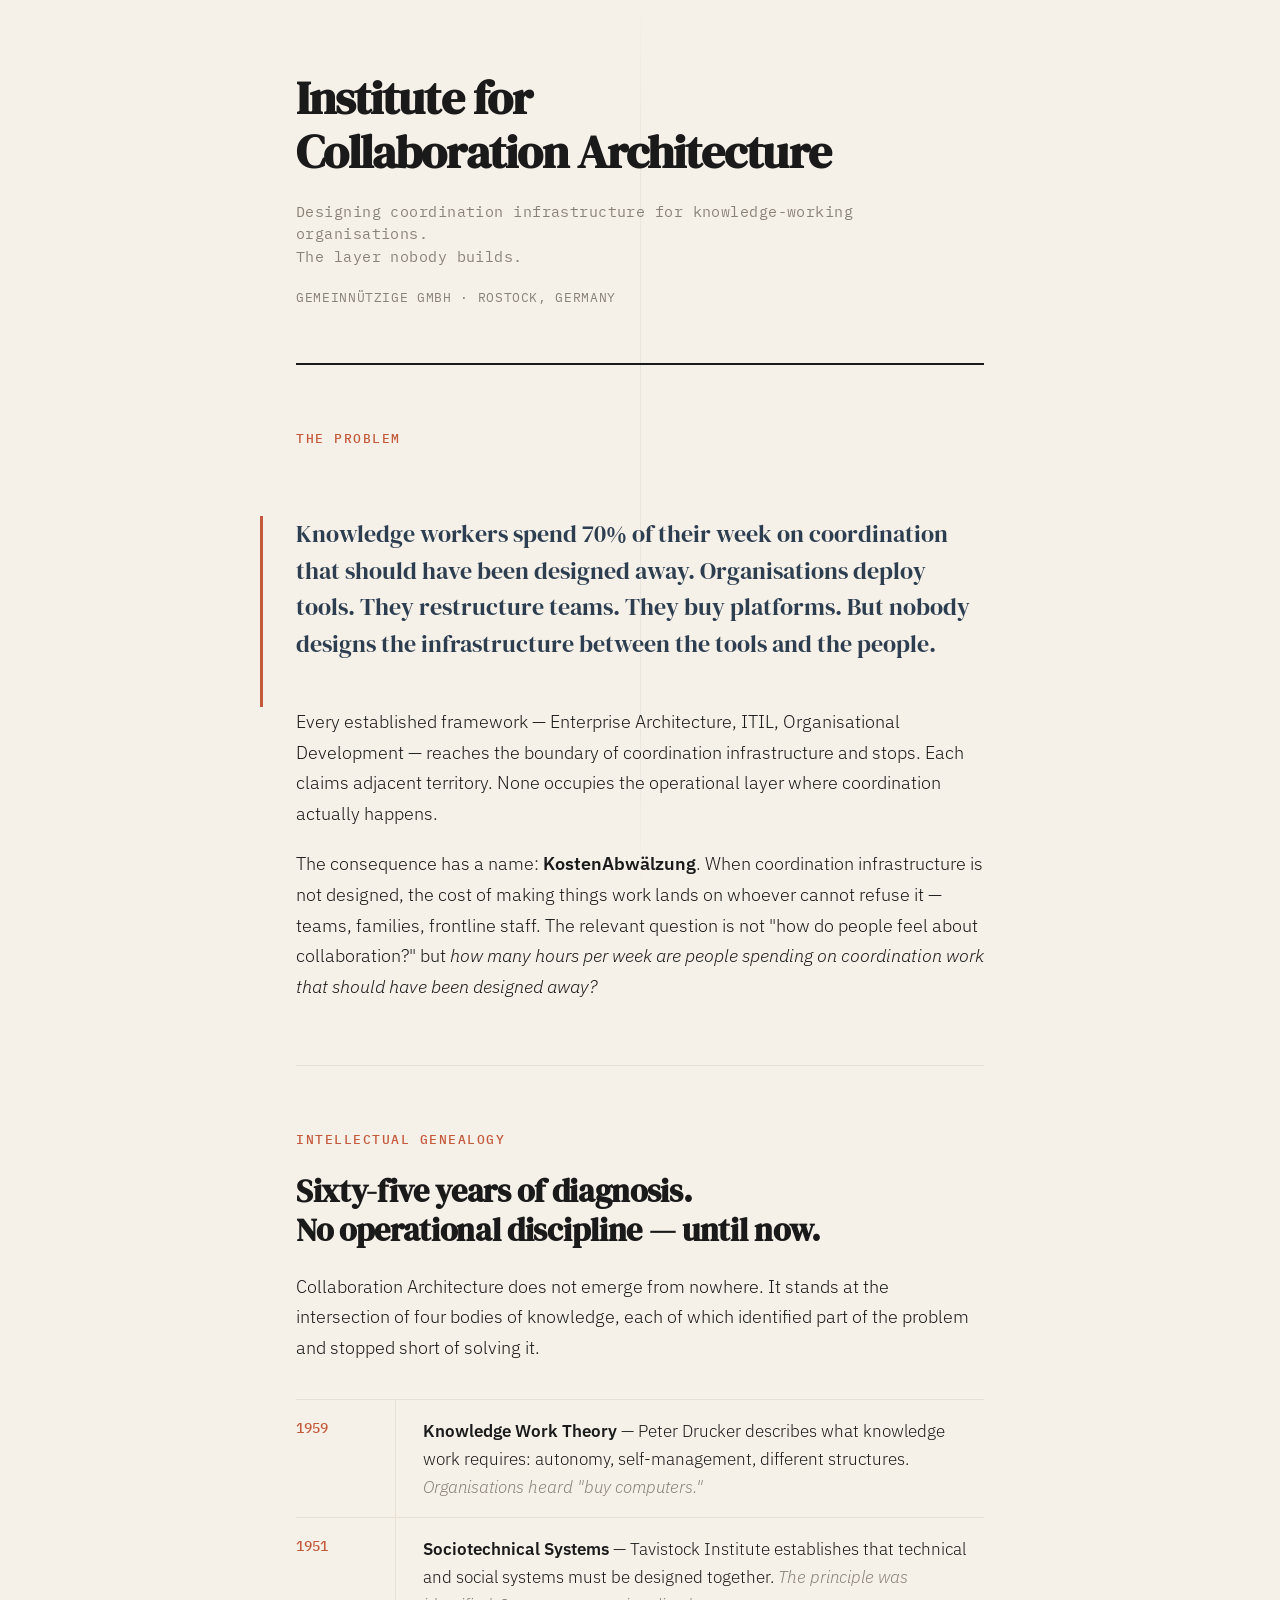
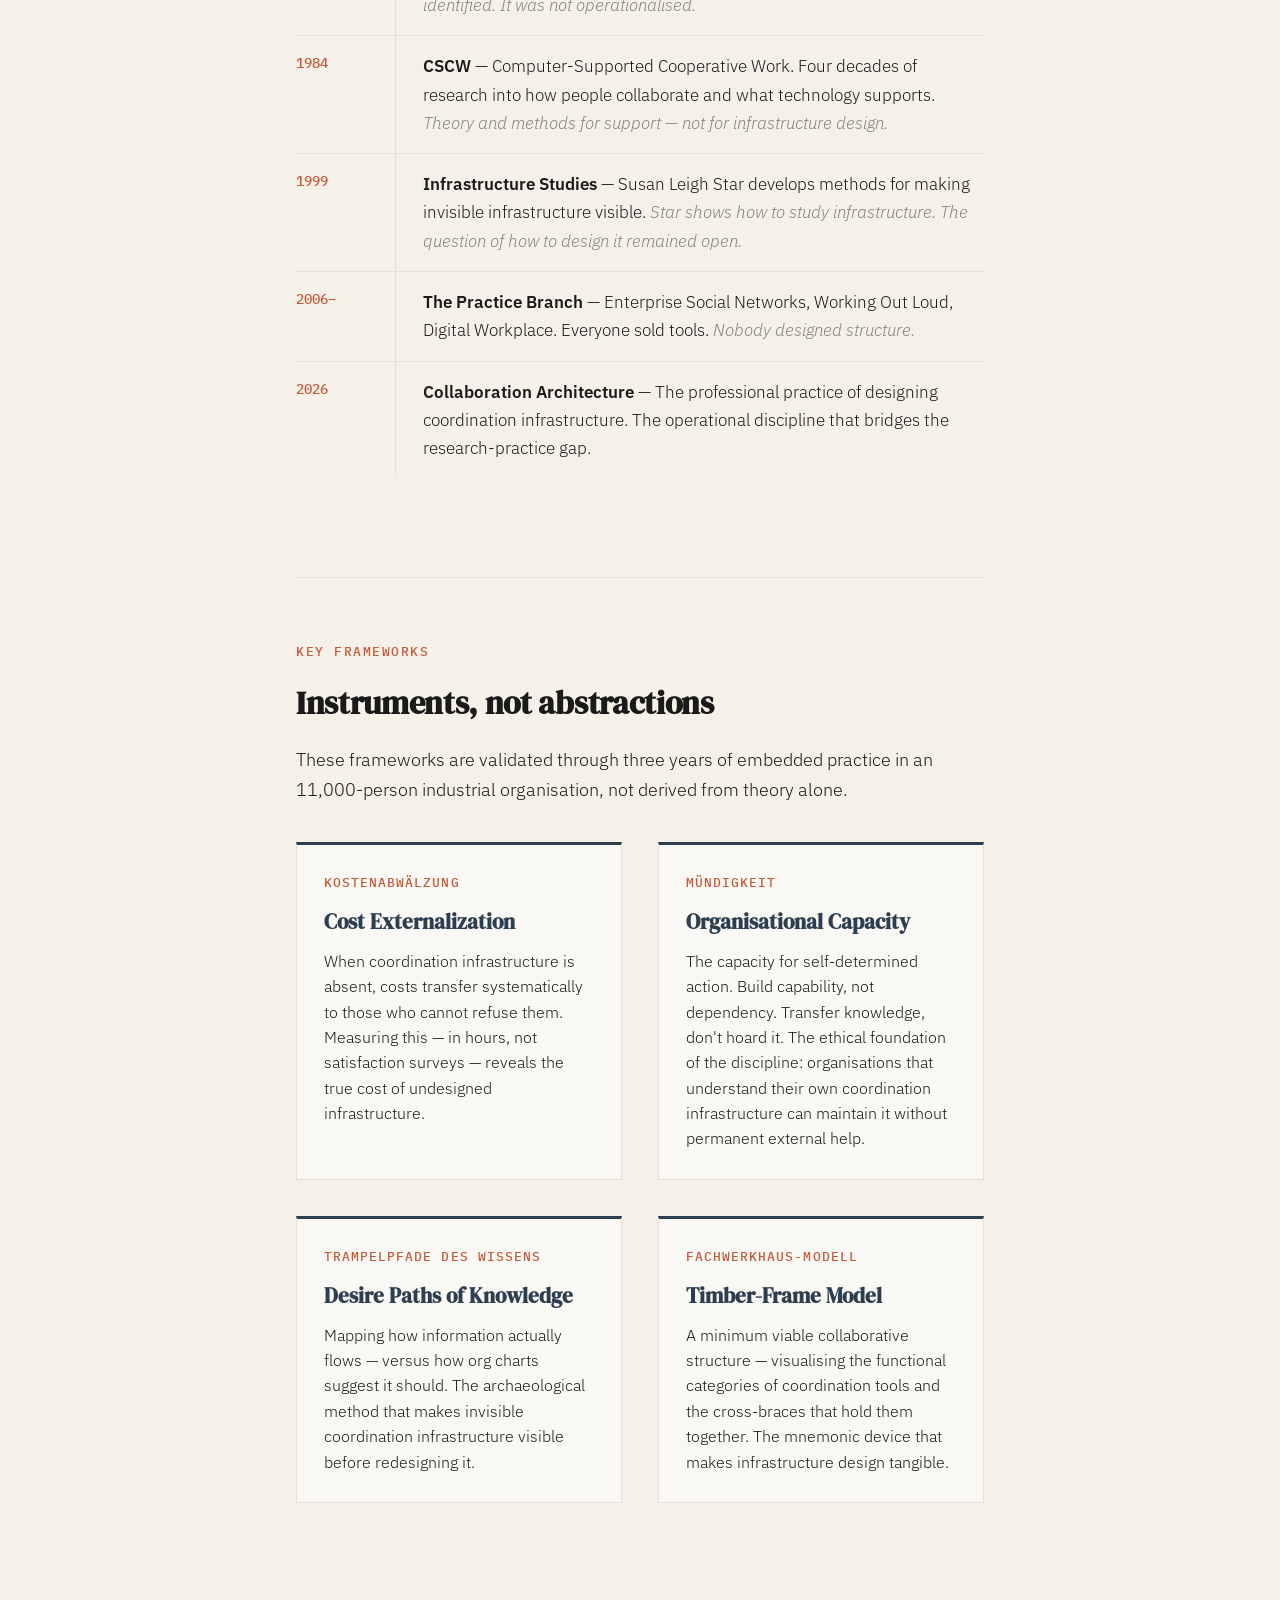
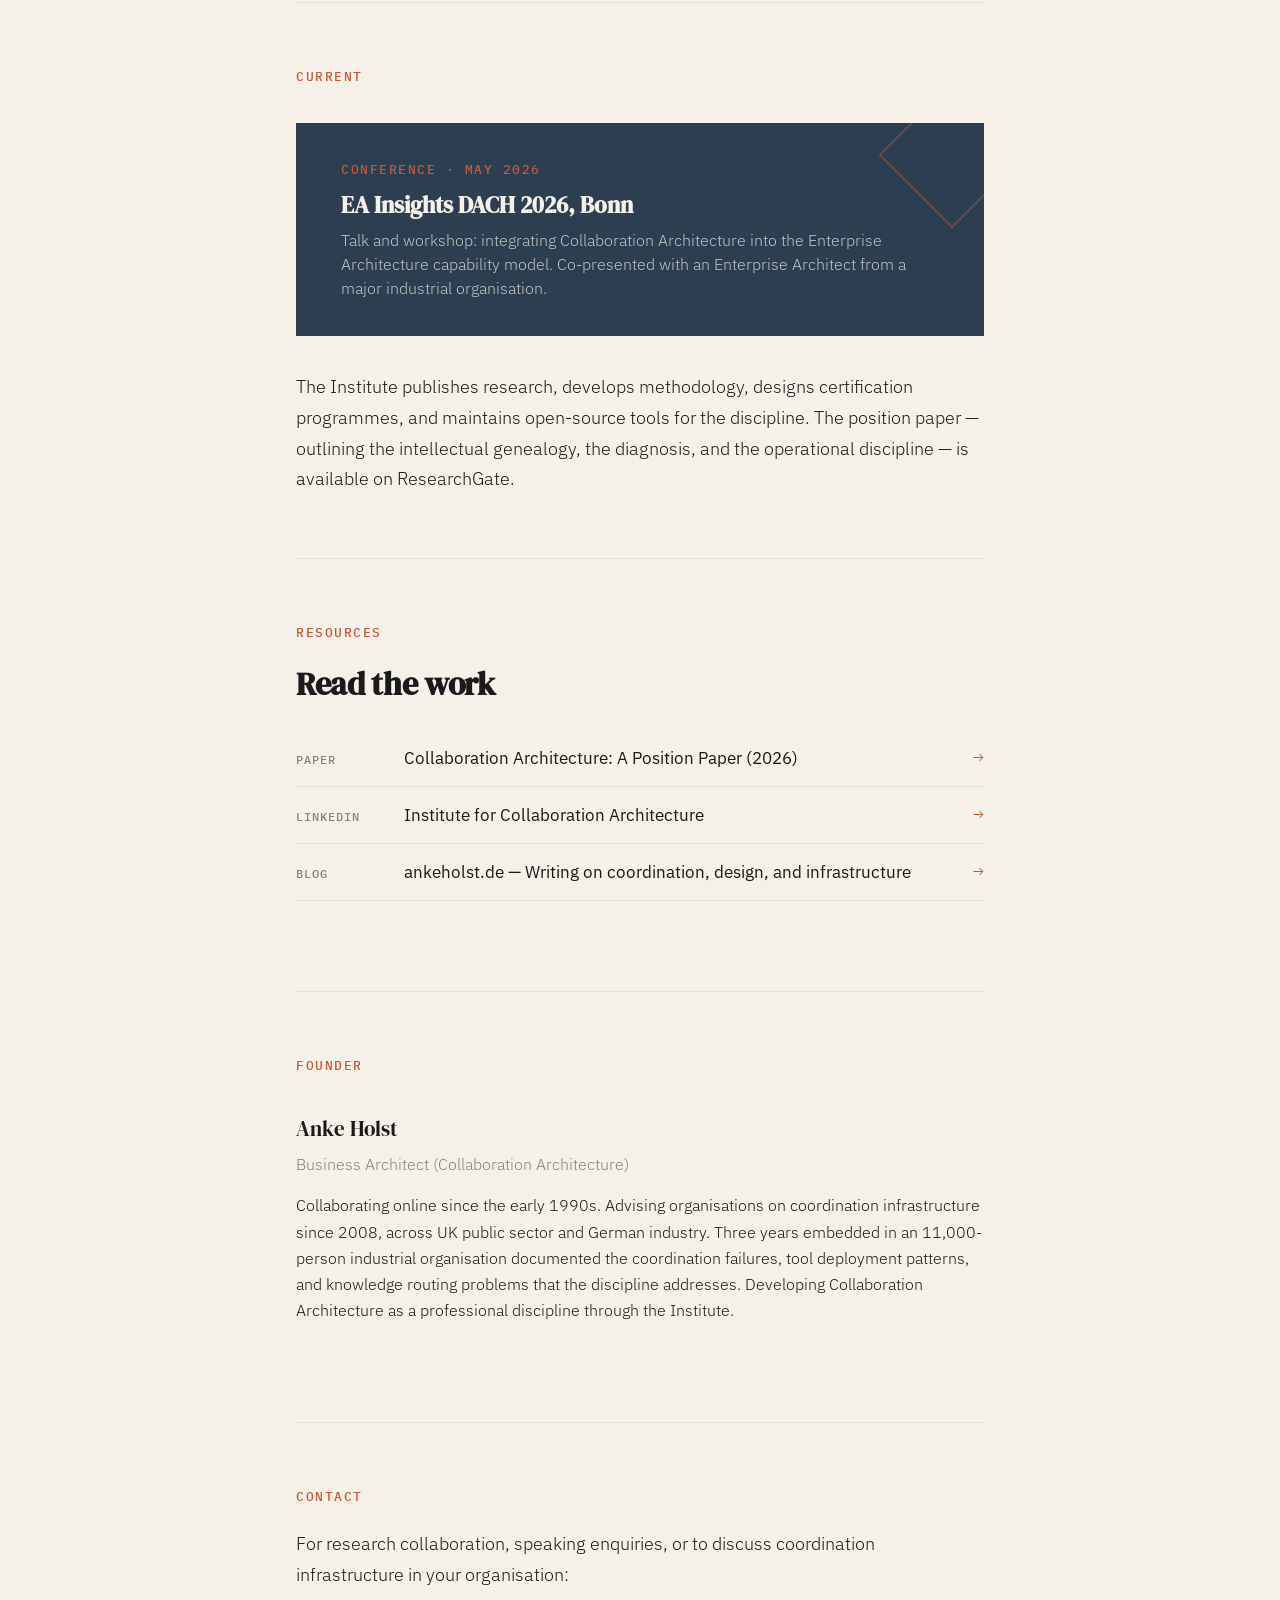
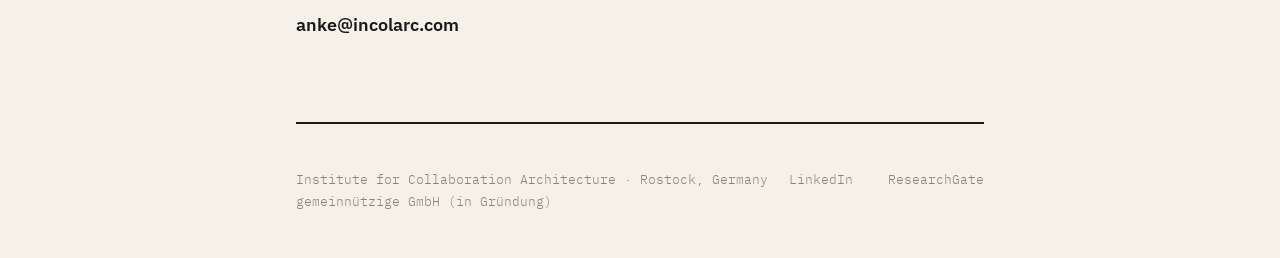
==== index.html @ 478768fa "Create index.html" ====
<!DOCTYPE html>
<html lang="en">
<head>
    <meta charset="UTF-8">
    <meta name="viewport" content="width=device-width, initial-scale=1.0">
    <title>Institute for Collaboration Architecture</title>
    <meta name="description" content="Designing coordination infrastructure for knowledge-working organisations. The layer nobody builds.">
    <meta property="og:title" content="Institute for Collaboration Architecture">
    <meta property="og:description" content="Designing coordination infrastructure for knowledge-working organisations. The layer nobody builds.">
    <meta property="og:type" content="website">
    <meta property="og:url" content="https://incolarc.com">
    <link rel="canonical" href="https://incolarc.com">
    <link rel="preconnect" href="https://fonts.googleapis.com">
    <link rel="preconnect" href="https://fonts.gstatic.com" crossorigin>
    <link href="https://fonts.googleapis.com/css2?family=DM+Serif+Display:ital@0;1&family=IBM+Plex+Sans:wght@300;400;500;600&family=IBM+Plex+Mono:wght@400;500&display=swap" rel="stylesheet">
    <style>
        :root {
            --ink: #1a1a1a;
            --paper: #f5f0e8;
            --warm-grey: #e8e0d4;
            --mid-grey: #8a8279;
            --accent: #c45a3c;
            --accent-dark: #a04530;
            --structure: #2c3e50;
            --structure-light: #3d5a73;
            --serif: 'DM Serif Display', Georgia, serif;
            --sans: 'IBM Plex Sans', -apple-system, sans-serif;
            --mono: 'IBM Plex Mono', monospace;
        }

        * {
            margin: 0;
            padding: 0;
            box-sizing: border-box;
        }

        html {
            font-size: 18px;
            scroll-behavior: smooth;
        }

        body {
            font-family: var(--sans);
            background: var(--paper);
            color: var(--ink);
            line-height: 1.7;
            font-weight: 300;
            -webkit-font-smoothing: antialiased;
        }

        /* --- STRUCTURAL GRID LINES (background motif) --- */
        body::before {
            content: '';
            position: fixed;
            top: 0;
            left: 50%;
            width: 1px;
            height: 100vh;
            background: linear-gradient(to bottom, transparent, rgba(44,62,80,0.06) 20%, rgba(44,62,80,0.06) 80%, transparent);
            z-index: 0;
            pointer-events: none;
        }

        /* --- LAYOUT --- */
        .container {
            max-width: 760px;
            margin: 0 auto;
            padding: 0 2rem;
            position: relative;
            z-index: 1;
        }

        .wide-container {
            max-width: 960px;
            margin: 0 auto;
            padding: 0 2rem;
            position: relative;
            z-index: 1;
        }

        /* --- HEADER / HERO --- */
        header {
            padding: 4rem 0 3rem;
            border-bottom: 2px solid var(--ink);
        }

        .institute-name {
            font-family: var(--serif);
            font-size: 2.6rem;
            line-height: 1.15;
            letter-spacing: -0.02em;
            color: var(--ink);
            margin-bottom: 0.3rem;
        }

        .institute-name span {
            display: block;
        }

        .tagline {
            font-family: var(--mono);
            font-size: 0.82rem;
            font-weight: 400;
            color: var(--mid-grey);
            letter-spacing: 0.03em;
            margin-top: 1.2rem;
            line-height: 1.5;
        }

        .legal-form {
            font-family: var(--mono);
            font-size: 0.72rem;
            font-weight: 400;
            color: var(--mid-grey);
            letter-spacing: 0.05em;
            text-transform: uppercase;
            margin-top: 0.6rem;
        }

        /* --- SECTIONS --- */
        section {
            padding: 3.5rem 0;
        }

        section + section {
            border-top: 1px solid var(--warm-grey);
        }

        .section-label {
            font-family: var(--mono);
            font-size: 0.7rem;
            font-weight: 500;
            text-transform: uppercase;
            letter-spacing: 0.12em;
            color: var(--accent);
            margin-bottom: 1.2rem;
        }

        h2 {
            font-family: var(--serif);
            font-size: 1.8rem;
            line-height: 1.2;
            letter-spacing: -0.01em;
            margin-bottom: 1.2rem;
            color: var(--ink);
        }

        p {
            margin-bottom: 1.1rem;
            color: var(--ink);
        }

        p:last-child {
            margin-bottom: 0;
        }

        strong {
            font-weight: 600;
        }

        /* --- THE PROBLEM STATEMENT --- */
        .problem-statement {
            font-family: var(--serif);
            font-size: 1.35rem;
            line-height: 1.5;
            color: var(--structure);
            padding: 2.5rem 0;
            position: relative;
        }

        .problem-statement::before {
            content: '';
            position: absolute;
            left: -2rem;
            top: 2.5rem;
            bottom: 0;
            width: 3px;
            background: var(--accent);
        }

        /* --- GENEALOGY TIMELINE --- */
        .genealogy {
            display: grid;
            grid-template-columns: 5.5rem 1fr;
            gap: 0;
            margin: 2rem 0;
        }

        .genealogy-entry {
            display: contents;
        }

        .genealogy-year {
            font-family: var(--mono);
            font-size: 0.78rem;
            font-weight: 500;
            color: var(--accent);
            padding: 0.9rem 0;
            border-top: 1px solid var(--warm-grey);
        }

        .genealogy-text {
            padding: 0.9rem 0 0.9rem 1.5rem;
            border-top: 1px solid var(--warm-grey);
            border-left: 1px solid var(--warm-grey);
            font-size: 0.92rem;
        }

        .genealogy-text em {
            font-style: italic;
            color: var(--mid-grey);
        }

        /* --- FRAMEWORKS --- */
        .framework-grid {
            display: grid;
            grid-template-columns: 1fr 1fr;
            gap: 2rem;
            margin: 2rem 0;
        }

        .framework-card {
            padding: 1.5rem;
            background: rgba(255,255,255,0.5);
            border: 1px solid var(--warm-grey);
            border-top: 3px solid var(--structure);
        }

        .framework-card h3 {
            font-family: var(--serif);
            font-size: 1.15rem;
            margin-bottom: 0.5rem;
            color: var(--structure);
        }

        .framework-card .german-term {
            font-family: var(--mono);
            font-size: 0.72rem;
            font-weight: 500;
            color: var(--accent);
            text-transform: uppercase;
            letter-spacing: 0.08em;
            margin-bottom: 0.6rem;
            display: block;
        }

        .framework-card p {
            font-size: 0.88rem;
            line-height: 1.6;
        }

        /* --- EA DACH BANNER --- */
        .conference-banner {
            background: var(--structure);
            color: var(--paper);
            padding: 2rem 2.5rem;
            margin: 2rem 0;
            position: relative;
            overflow: hidden;
        }

        .conference-banner::after {
            content: '';
            position: absolute;
            right: -20px;
            top: -20px;
            width: 100px;
            height: 100px;
            border: 2px solid rgba(196,90,60,0.4);
            transform: rotate(45deg);
        }

        .conference-banner .event-label {
            font-family: var(--mono);
            font-size: 0.7rem;
            font-weight: 500;
            text-transform: uppercase;
            letter-spacing: 0.12em;
            color: var(--accent);
            margin-bottom: 0.5rem;
        }

        .conference-banner h3 {
            font-family: var(--serif);
            font-size: 1.3rem;
            line-height: 1.3;
            margin-bottom: 0.5rem;
        }

        .conference-banner p {
            font-size: 0.88rem;
            color: rgba(245,240,232,0.75);
            line-height: 1.5;
        }

        /* --- LINKS / RESOURCES --- */
        .resource-list {
            margin: 1.5rem 0;
        }

        .resource-item {
            display: flex;
            align-items: baseline;
            gap: 1rem;
            padding: 0.7rem 0;
            border-bottom: 1px solid var(--warm-grey);
            text-decoration: none;
            color: var(--ink);
            transition: color 0.2s;
        }

        .resource-item:hover {
            color: var(--accent);
        }

        .resource-item:hover .resource-arrow {
            transform: translateX(3px);
        }

        .resource-type {
            font-family: var(--mono);
            font-size: 0.68rem;
            font-weight: 500;
            text-transform: uppercase;
            letter-spacing: 0.08em;
            color: var(--mid-grey);
            flex-shrink: 0;
            width: 5rem;
        }

        .resource-title {
            font-size: 0.95rem;
            font-weight: 400;
            flex-grow: 1;
        }

        .resource-arrow {
            font-family: var(--mono);
            color: var(--accent);
            flex-shrink: 0;
            transition: transform 0.2s;
        }

        /* --- CONTACT / FOOTER --- */
        .founder-block {
            margin: 2rem 0;
        }

        .founder-name {
            font-family: var(--serif);
            font-size: 1.15rem;
            margin-bottom: 0.2rem;
        }

        .founder-role {
            font-size: 0.88rem;
            color: var(--mid-grey);
            margin-bottom: 0.8rem;
        }

        .founder-bio {
            font-size: 0.88rem;
            line-height: 1.65;
        }

        footer {
            padding: 2.5rem 0;
            border-top: 2px solid var(--ink);
            margin-top: 1rem;
        }

        .footer-content {
            display: flex;
            justify-content: space-between;
            align-items: baseline;
            flex-wrap: wrap;
            gap: 1rem;
        }

        .footer-left {
            font-family: var(--mono);
            font-size: 0.72rem;
            color: var(--mid-grey);
        }

        .footer-right {
            font-family: var(--mono);
            font-size: 0.72rem;
        }

        .footer-right a {
            color: var(--mid-grey);
            text-decoration: none;
            transition: color 0.2s;
        }

        .footer-right a:hover {
            color: var(--accent);
        }

        .footer-right a + a {
            margin-left: 1.5rem;
        }

        /* --- RESPONSIVE --- */
        @media (max-width: 640px) {
            html { font-size: 16px; }

            .institute-name { font-size: 2rem; }

            .problem-statement {
                font-size: 1.15rem;
                padding-left: 1.5rem;
            }

            .problem-statement::before {
                left: 0;
            }

            .framework-grid {
                grid-template-columns: 1fr;
                gap: 1.2rem;
            }

            .genealogy {
                grid-template-columns: 4.5rem 1fr;
            }

            .footer-content {
                flex-direction: column;
            }

            .conference-banner {
                padding: 1.5rem;
            }
        }

        /* --- SUBTLE ANIMATION --- */
        @media (prefers-reduced-motion: no-preference) {
            section {
                animation: fadeUp 0.5s ease-out both;
            }

            @keyframes fadeUp {
                from {
                    opacity: 0;
                    transform: translateY(12px);
                }
                to {
                    opacity: 1;
                    transform: translateY(0);
                }
            }
        }
    </style>
</head>
<body>

<div class="container">

    <!-- HEADER -->
    <header>
        <h1 class="institute-name">
            <span>Institute for</span>
            <span>Collaboration Architecture</span>
        </h1>
        <p class="tagline">Designing coordination infrastructure for knowledge-working organisations.<br>The layer nobody builds.</p>
        <p class="legal-form">gemeinnützige GmbH · Rostock, Germany</p>
    </header>

    <!-- THE PROBLEM -->
    <section>
        <div class="section-label">The Problem</div>
        <div class="problem-statement">
            Knowledge workers spend 70% of their week on coordination that should have been designed away. Organisations deploy tools. They restructure teams. They buy platforms. But nobody designs the infrastructure between the tools and the people.
        </div>
        <p>Every established framework — Enterprise Architecture, ITIL, Organisational Development — reaches the boundary of coordination infrastructure and stops. Each claims adjacent territory. None occupies the operational layer where coordination actually happens.</p>
        <p>The consequence has a name: <strong>KostenAbwälzung</strong>. When coordination infrastructure is not designed, the cost of making things work lands on whoever cannot refuse it — teams, families, frontline staff. The relevant question is not "how do people feel about collaboration?" but <em>how many hours per week are people spending on coordination work that should have been designed away?</em></p>
    </section>

    <!-- INTELLECTUAL GENEALOGY -->
    <section>
        <div class="section-label">Intellectual Genealogy</div>
        <h2>Sixty-five years of diagnosis.<br>No operational discipline — until now.</h2>
        <p>Collaboration Architecture does not emerge from nowhere. It stands at the intersection of four bodies of knowledge, each of which identified part of the problem and stopped short of solving it.</p>

        <div class="genealogy">
            <div class="genealogy-entry">
                <div class="genealogy-year">1959</div>
                <div class="genealogy-text"><strong>Knowledge Work Theory</strong> — Peter Drucker describes what knowledge work requires: autonomy, self-management, different structures. <em>Organisations heard "buy computers."</em></div>
            </div>
            <div class="genealogy-entry">
                <div class="genealogy-year">1951</div>
                <div class="genealogy-text"><strong>Sociotechnical Systems</strong> — Tavistock Institute establishes that technical and social systems must be designed together. <em>The principle was identified. It was not operationalised.</em></div>
            </div>
            <div class="genealogy-entry">
                <div class="genealogy-year">1984</div>
                <div class="genealogy-text"><strong>CSCW</strong> — Computer-Supported Cooperative Work. Four decades of research into how people collaborate and what technology supports. <em>Theory and methods for support — not for infrastructure design.</em></div>
            </div>
            <div class="genealogy-entry">
                <div class="genealogy-year">1999</div>
                <div class="genealogy-text"><strong>Infrastructure Studies</strong> — Susan Leigh Star develops methods for making invisible infrastructure visible. <em>Star shows how to study infrastructure. The question of how to design it remained open.</em></div>
            </div>
            <div class="genealogy-entry">
                <div class="genealogy-year">2006–</div>
                <div class="genealogy-text"><strong>The Practice Branch</strong> — Enterprise Social Networks, Working Out Loud, Digital Workplace. Everyone sold tools. <em>Nobody designed structure.</em></div>
            </div>
            <div class="genealogy-entry">
                <div class="genealogy-year">2026</div>
                <div class="genealogy-text"><strong>Collaboration Architecture</strong> — The professional practice of designing coordination infrastructure. The operational discipline that bridges the research-practice gap.</div>
            </div>
        </div>
    </section>

    <!-- KEY FRAMEWORKS -->
    <section>
        <div class="section-label">Key Frameworks</div>
        <h2>Instruments, not abstractions</h2>
        <p>These frameworks are validated through three years of embedded practice in an 11,000-person industrial organisation, not derived from theory alone.</p>

        <div class="framework-grid">
            <div class="framework-card">
                <span class="german-term">KostenAbwälzung</span>
                <h3>Cost Externalization</h3>
                <p>When coordination infrastructure is absent, costs transfer systematically to those who cannot refuse them. Measuring this — in hours, not satisfaction surveys — reveals the true cost of undesigned infrastructure.</p>
            </div>
            <div class="framework-card">
                <span class="german-term">Mündigkeit</span>
                <h3>Organisational Capacity</h3>
                <p>The capacity for self-determined action. Build capability, not dependency. Transfer knowledge, don't hoard it. The ethical foundation of the discipline: organisations that understand their own coordination infrastructure can maintain it without permanent external help.</p>
            </div>
            <div class="framework-card">
                <span class="german-term">Trampelpfade des Wissens</span>
                <h3>Desire Paths of Knowledge</h3>
                <p>Mapping how information actually flows — versus how org charts suggest it should. The archaeological method that makes invisible coordination infrastructure visible before redesigning it.</p>
            </div>
            <div class="framework-card">
                <span class="german-term">Fachwerkhaus-Modell</span>
                <h3>Timber-Frame Model</h3>
                <p>A minimum viable collaborative structure — visualising the functional categories of coordination tools and the cross-braces that hold them together. The mnemonic device that makes infrastructure design tangible.</p>
            </div>
        </div>
    </section>

    <!-- EA DACH -->
    <section>
        <div class="section-label">Current</div>
        <div class="conference-banner">
            <div class="event-label">Conference · May 2026</div>
            <h3>EA Insights DACH 2026, Bonn</h3>
            <p>Talk and workshop: integrating Collaboration Architecture into the Enterprise Architecture capability model. Co-presented with an Enterprise Architect from a major industrial organisation.</p>
        </div>
        <p>The Institute publishes research, develops methodology, designs certification programmes, and maintains open-source tools for the discipline. The position paper — outlining the intellectual genealogy, the diagnosis, and the operational discipline — is available on ResearchGate.</p>
    </section>

    <!-- RESOURCES -->
    <section>
        <div class="section-label">Resources</div>
        <h2>Read the work</h2>
        <div class="resource-list">
            <a class="resource-item" href="https://www.researchgate.net/publication/389542856_Collaboration_Architecture_A_Position_Paper" target="_blank" rel="noopener">
                <span class="resource-type">Paper</span>
                <span class="resource-title">Collaboration Architecture: A Position Paper (2026)</span>
                <span class="resource-arrow">→</span>
            </a>
            <a class="resource-item" href="https://www.linkedin.com/company/institute-for-collaboration-architecture" target="_blank" rel="noopener">
                <span class="resource-type">LinkedIn</span>
                <span class="resource-title">Institute for Collaboration Architecture</span>
                <span class="resource-arrow">→</span>
            </a>
            <a class="resource-item" href="https://ankeholst.de" target="_blank" rel="noopener">
                <span class="resource-type">Blog</span>
                <span class="resource-title">ankeholst.de — Writing on coordination, design, and infrastructure</span>
                <span class="resource-arrow">→</span>
            </a>
        </div>
    </section>

    <!-- FOUNDER -->
    <section>
        <div class="section-label">Founder</div>
        <div class="founder-block">
            <div class="founder-name">Anke Holst</div>
            <div class="founder-role">Business Architect (Collaboration Architecture)</div>
            <p class="founder-bio">Collaborating online since the early 1990s. Advising organisations on coordination infrastructure since 2008, across UK public sector and German industry. Three years embedded in an 11,000-person industrial organisation documented the coordination failures, tool deployment patterns, and knowledge routing problems that the discipline addresses. Developing Collaboration Architecture as a professional discipline through the Institute.</p>
        </div>
    </section>

    <!-- CONTACT -->
    <section>
        <div class="section-label">Contact</div>
        <p>For research collaboration, speaking enquiries, or to discuss coordination infrastructure in your organisation:</p>
        <p style="margin-top: 0.5rem;"><strong>anke@incolarc.com</strong></p>
    </section>

    <!-- FOOTER -->
    <footer>
        <div class="footer-content">
            <div class="footer-left">
                Institute for Collaboration Architecture · Rostock, Germany<br>
                gemeinnützige GmbH (in Gründung)
            </div>
            <div class="footer-right">
                <a href="https://www.linkedin.com/company/institute-for-collaboration-architecture" target="_blank" rel="noopener">LinkedIn</a>
                <a href="https://www.researchgate.net/publication/389542856_Collaboration_Architecture_A_Position_Paper" target="_blank" rel="noopener">ResearchGate</a>
            </div>
        </div>
    </footer>

</div>

</body>
</html>
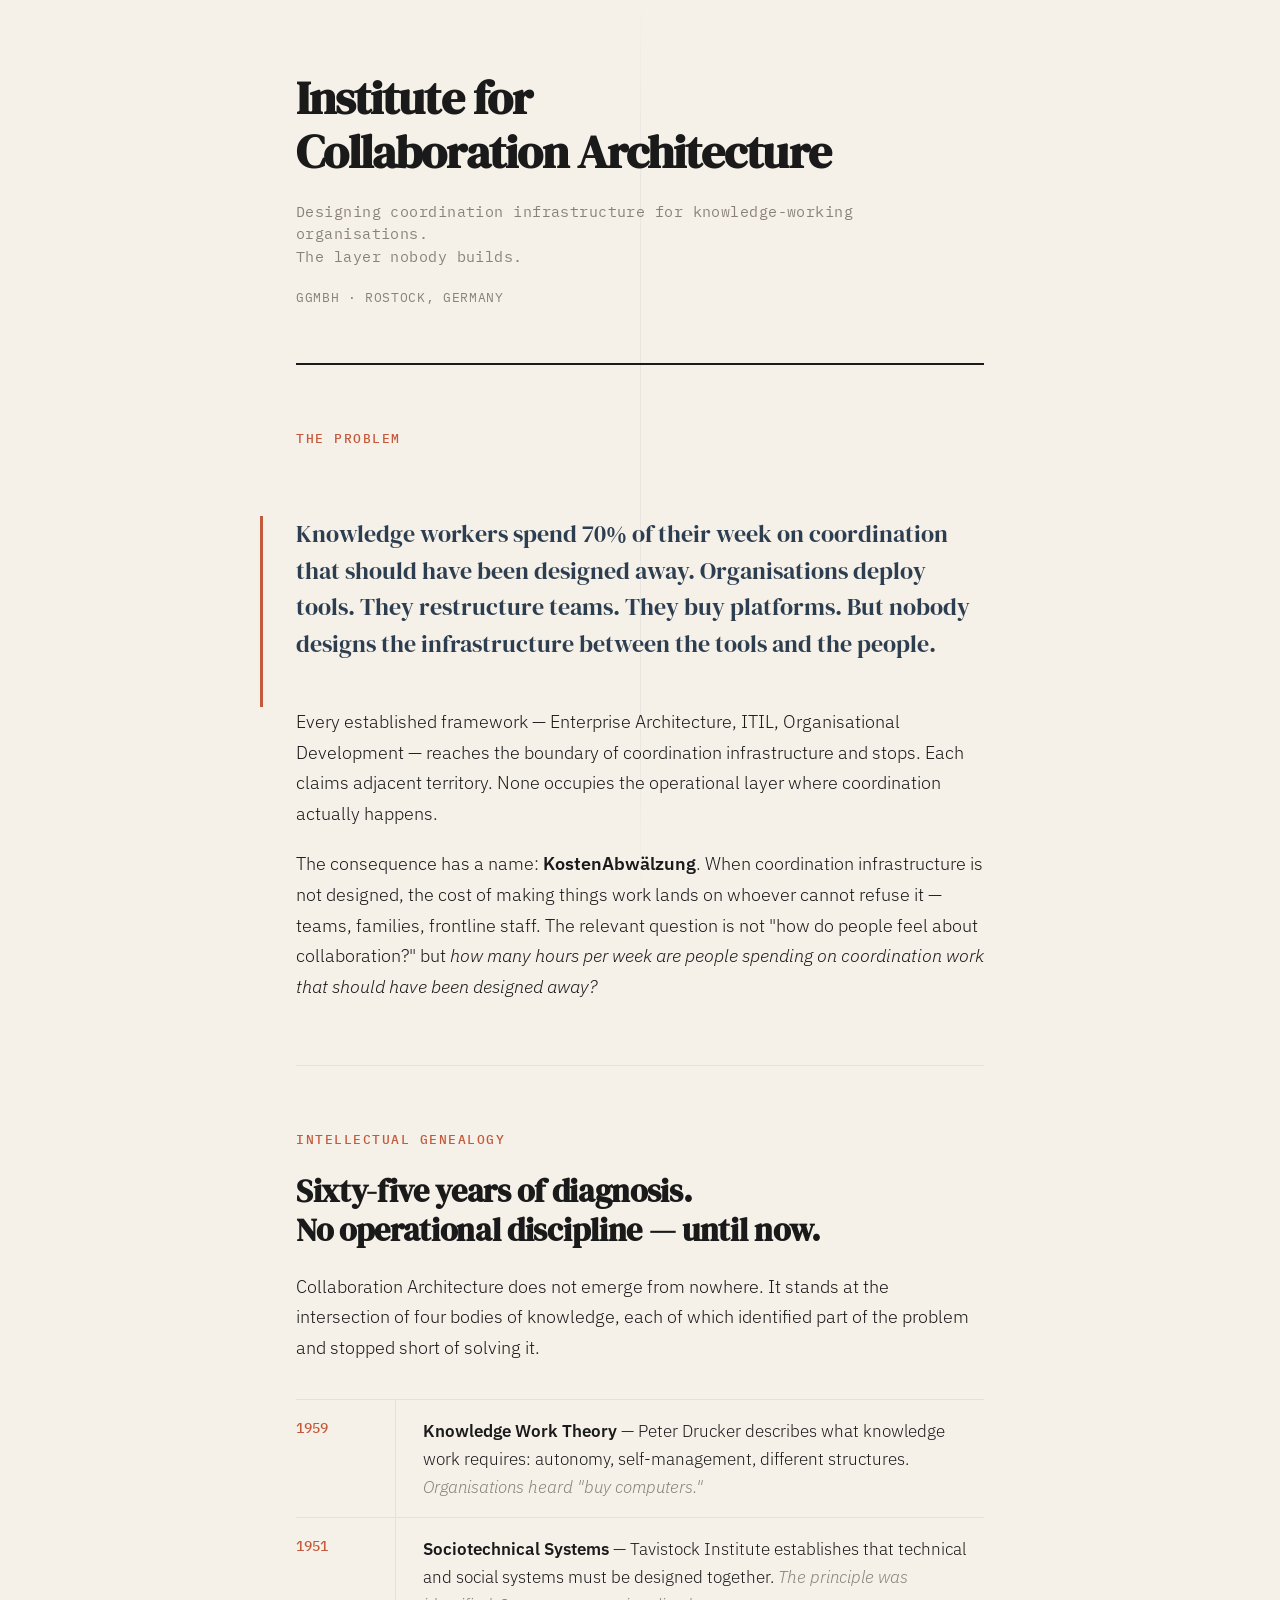
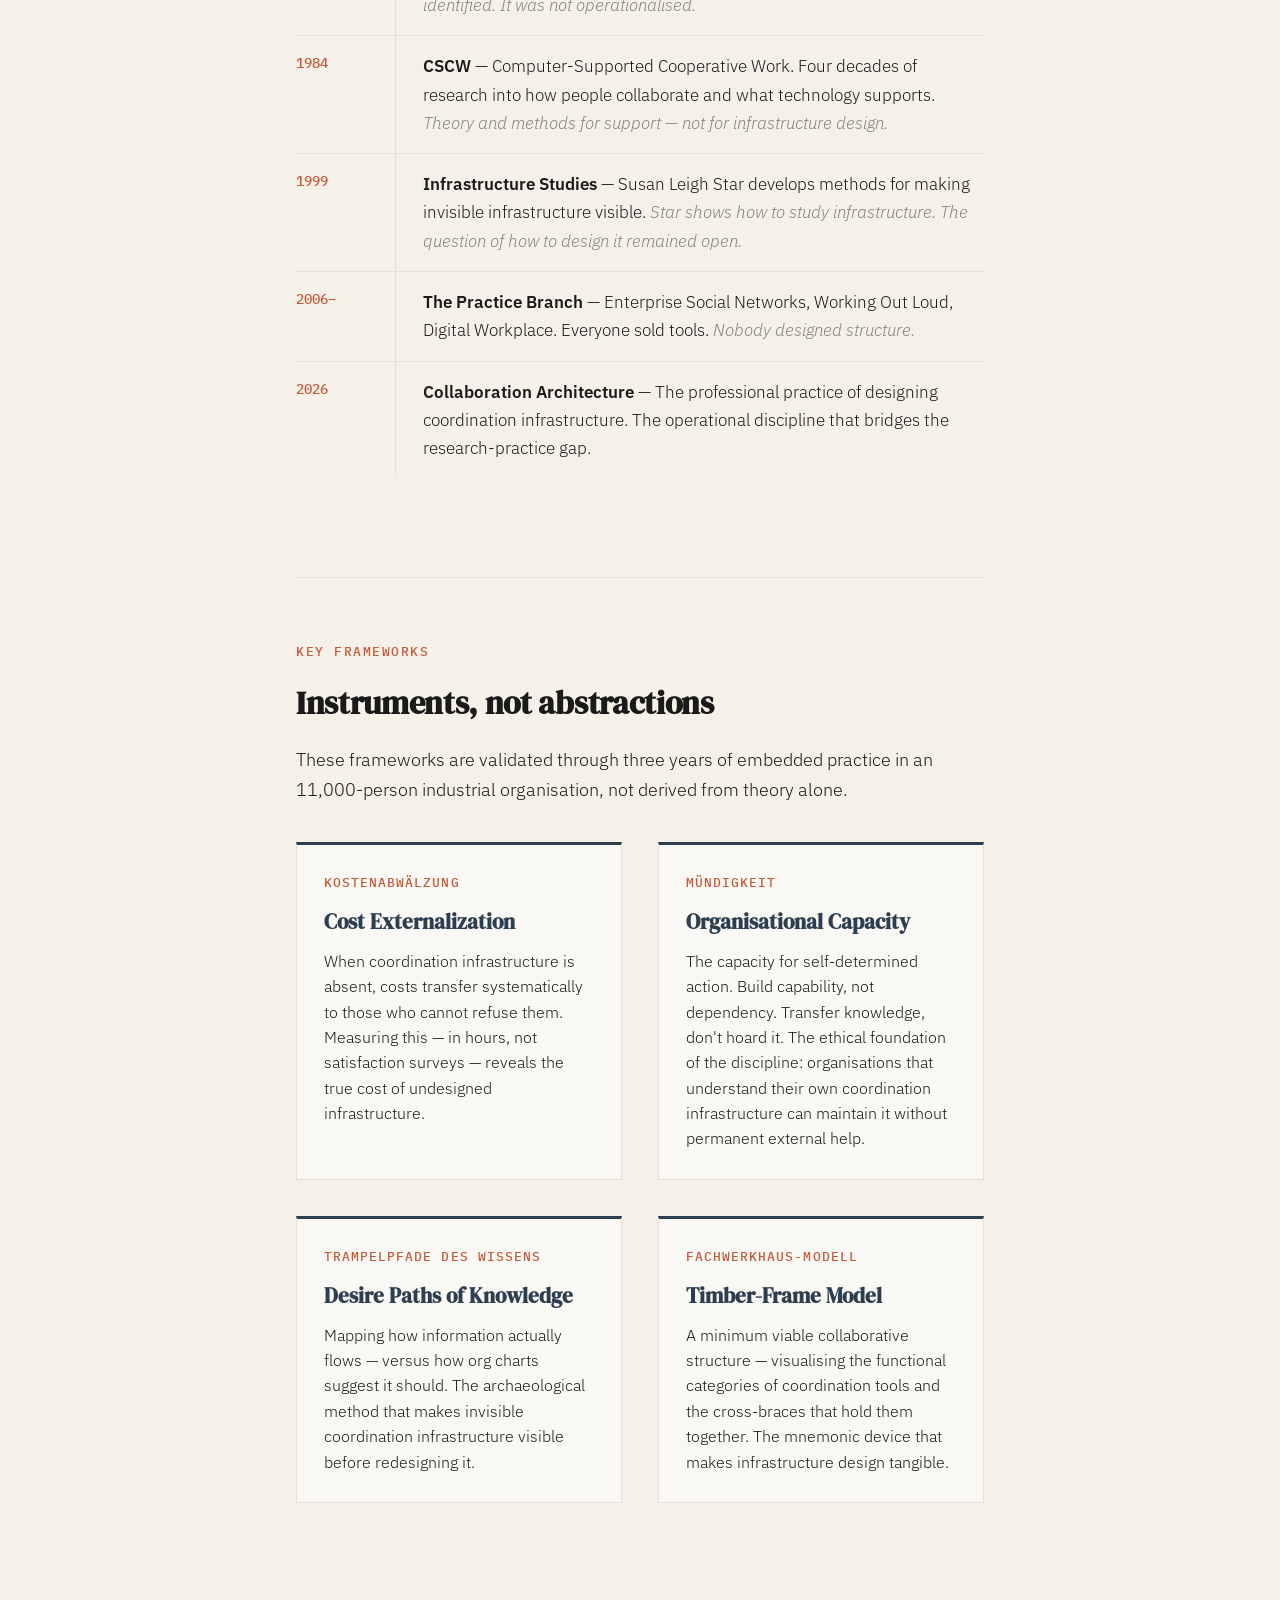
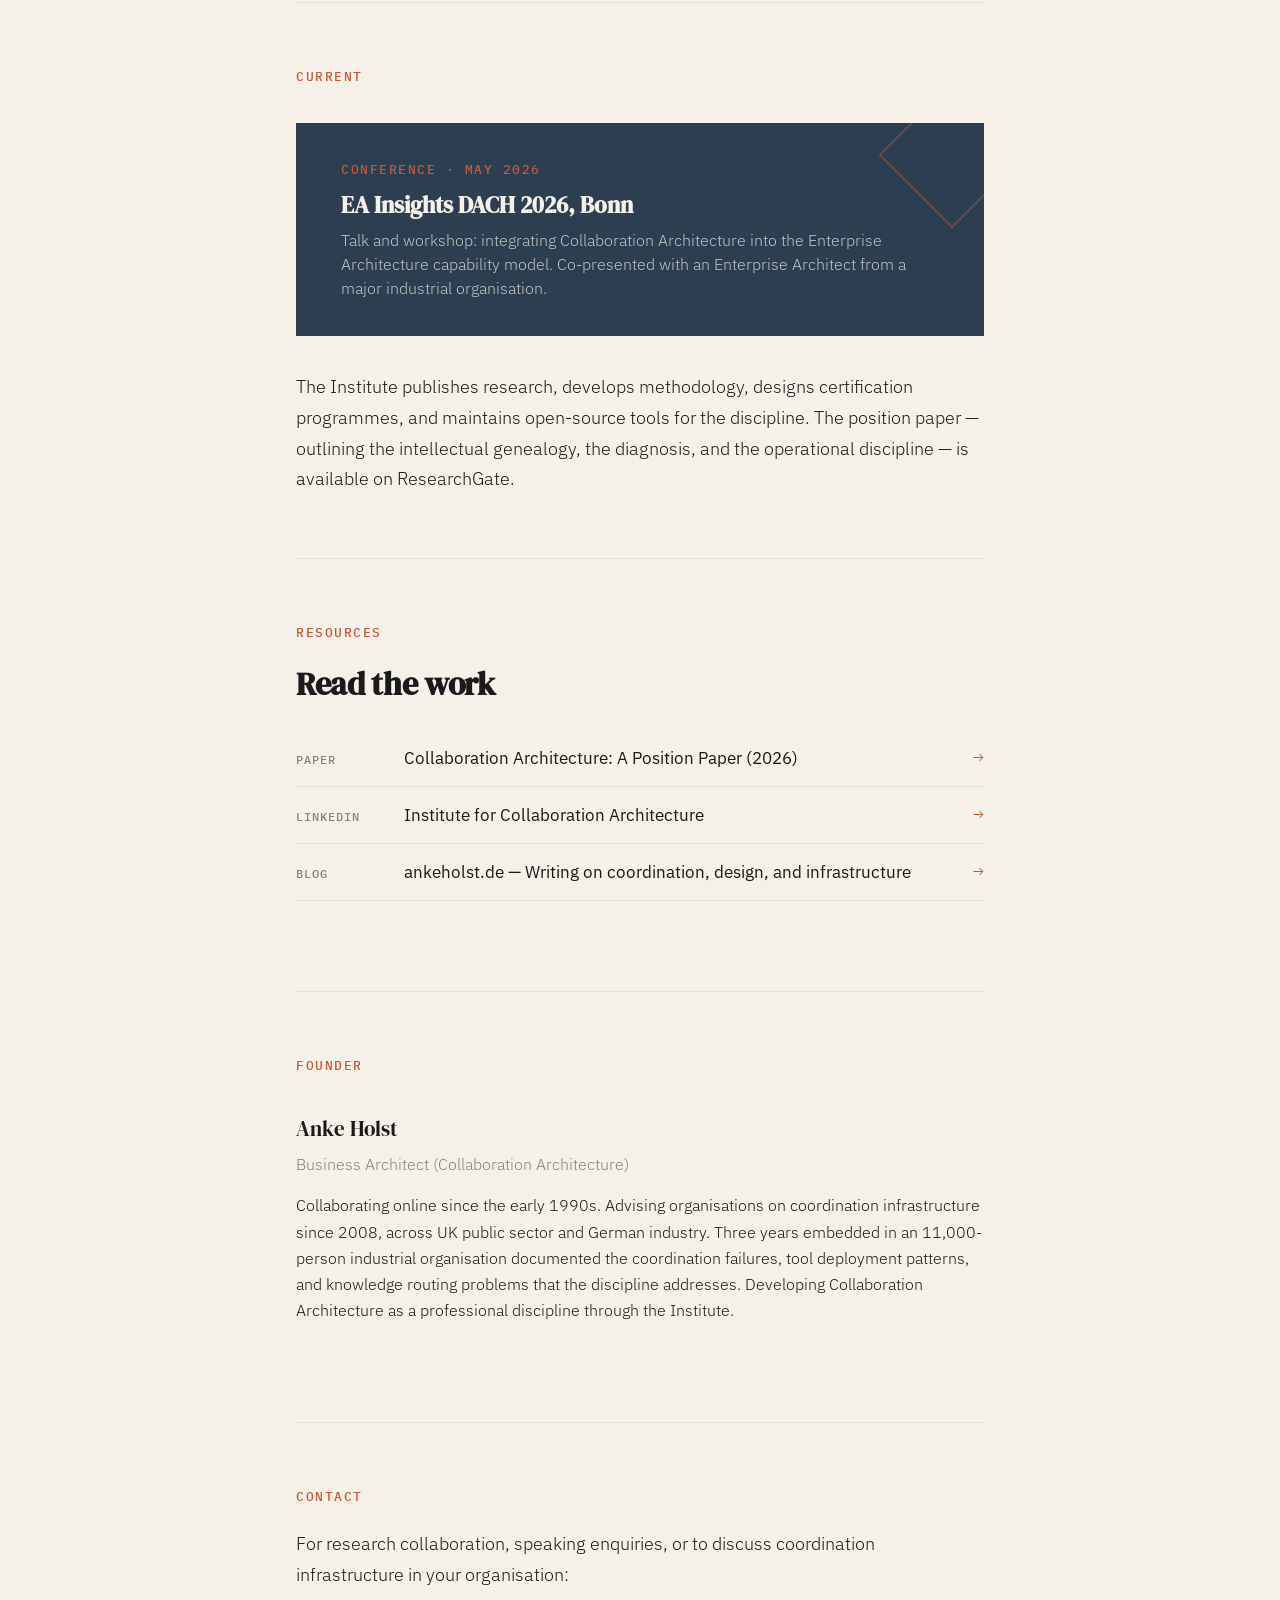
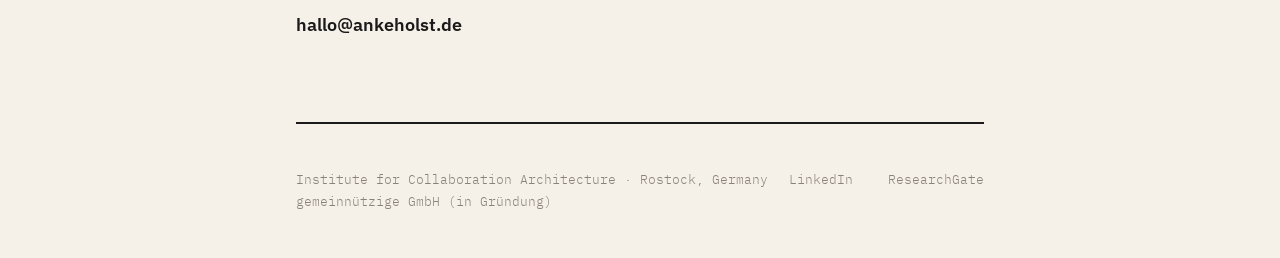
==== commit ef531cfd: "Update index.html" ====
--- a/index.html
+++ b/index.html
@@ -465,7 +465,7 @@
             <span>Collaboration Architecture</span>
         </h1>
         <p class="tagline">Designing coordination infrastructure for knowledge-working organisations.<br>The layer nobody builds.</p>
-        <p class="legal-form">gemeinnützige GmbH · Rostock, Germany</p>
+        <p class="legal-form">gGmbH · Rostock, Germany</p>
     </header>
 
     <!-- THE PROBLEM -->
@@ -590,7 +590,7 @@
     <section>
         <div class="section-label">Contact</div>
         <p>For research collaboration, speaking enquiries, or to discuss coordination infrastructure in your organisation:</p>
-        <p style="margin-top: 0.5rem;"><strong>anke@incolarc.com</strong></p>
+        <p style="margin-top: 0.5rem;"><strong>hallo@ankeholst.de</strong></p>
     </section>
 
     <!-- FOOTER -->
@@ -601,8 +601,8 @@
                 gemeinnützige GmbH (in Gründung)
             </div>
             <div class="footer-right">
-                <a href="https://www.linkedin.com/company/institute-for-collaboration-architecture" target="_blank" rel="noopener">LinkedIn</a>
-                <a href="https://www.researchgate.net/publication/389542856_Collaboration_Architecture_A_Position_Paper" target="_blank" rel="noopener">ResearchGate</a>
+                <a href="https://www.linkedin.com/company/institute-for-collaboration-architecture/" target="_blank" rel="noopener">LinkedIn</a>
+                <a href="https://www.researchgate.net/publication/401202410_Collaboration_Architecture_A_Position_Paper" target="_blank" rel="noopener">ResearchGate</a>
             </div>
         </div>
     </footer>
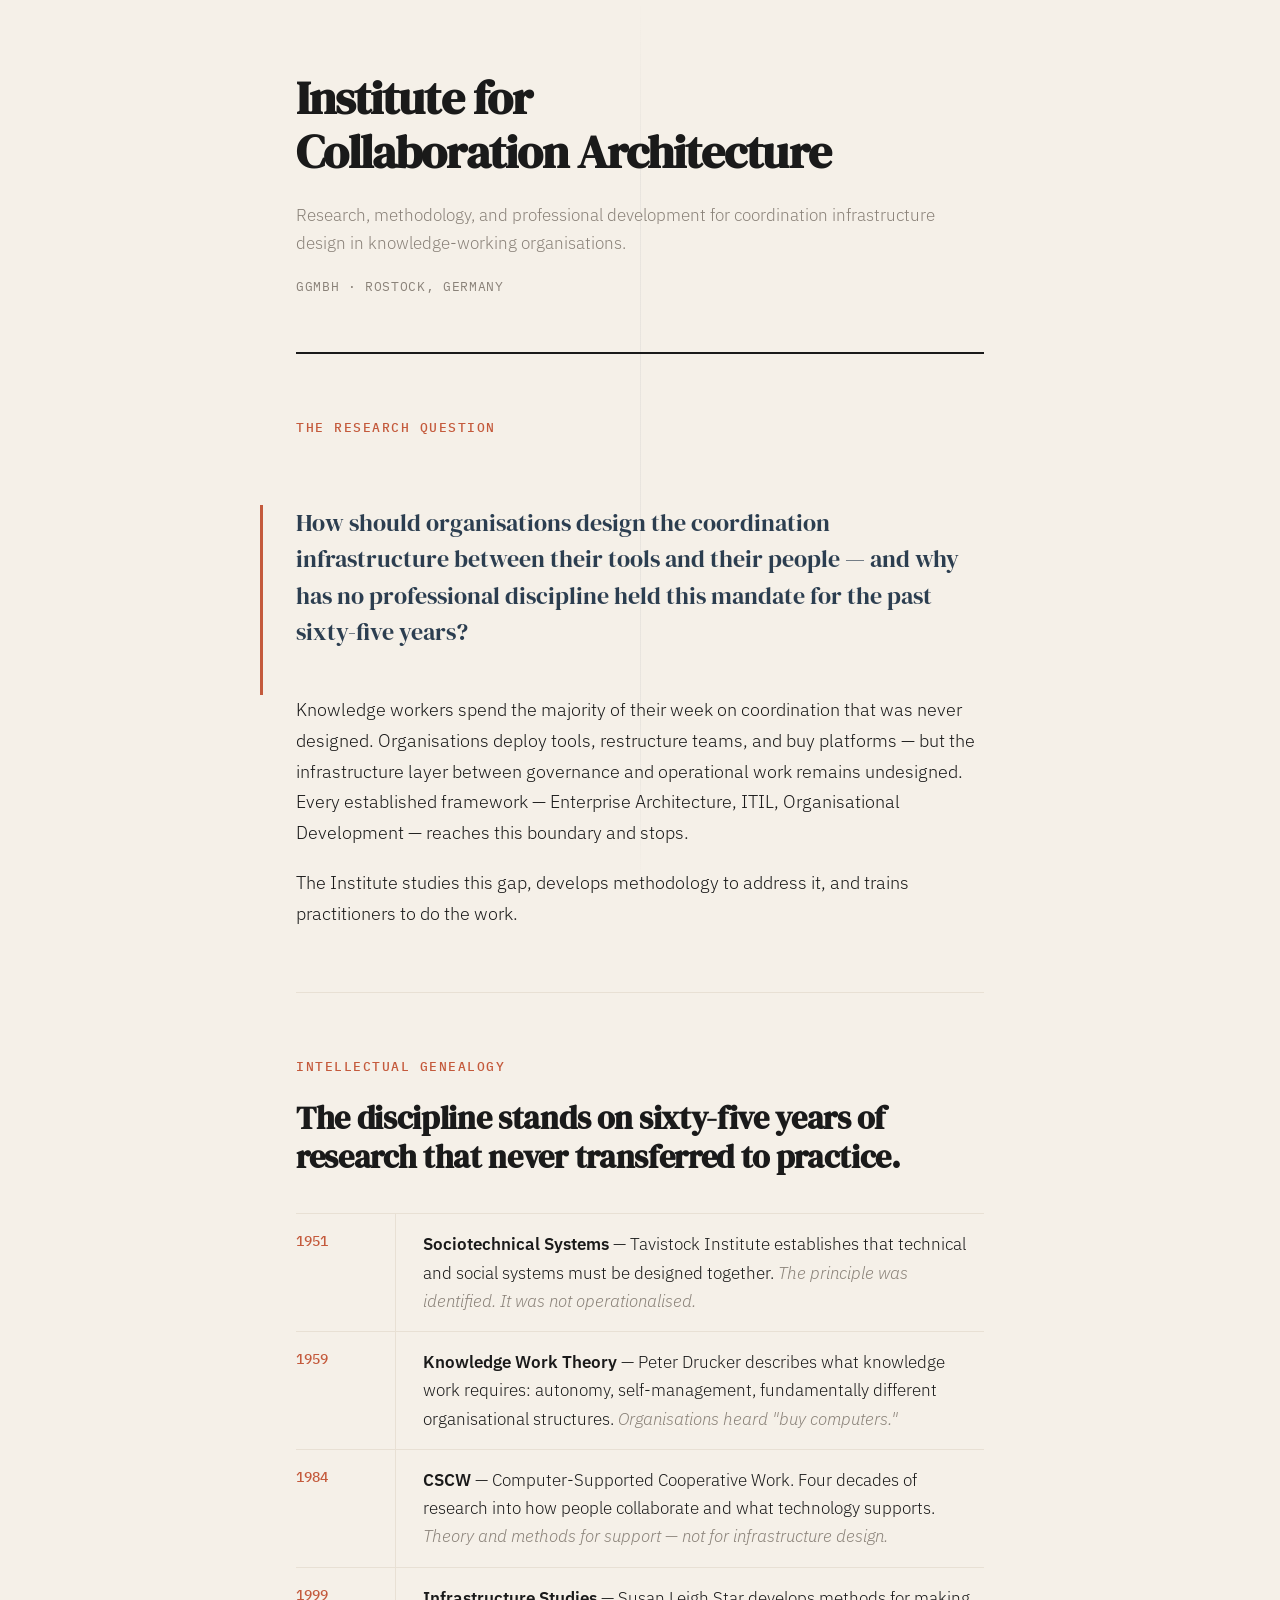
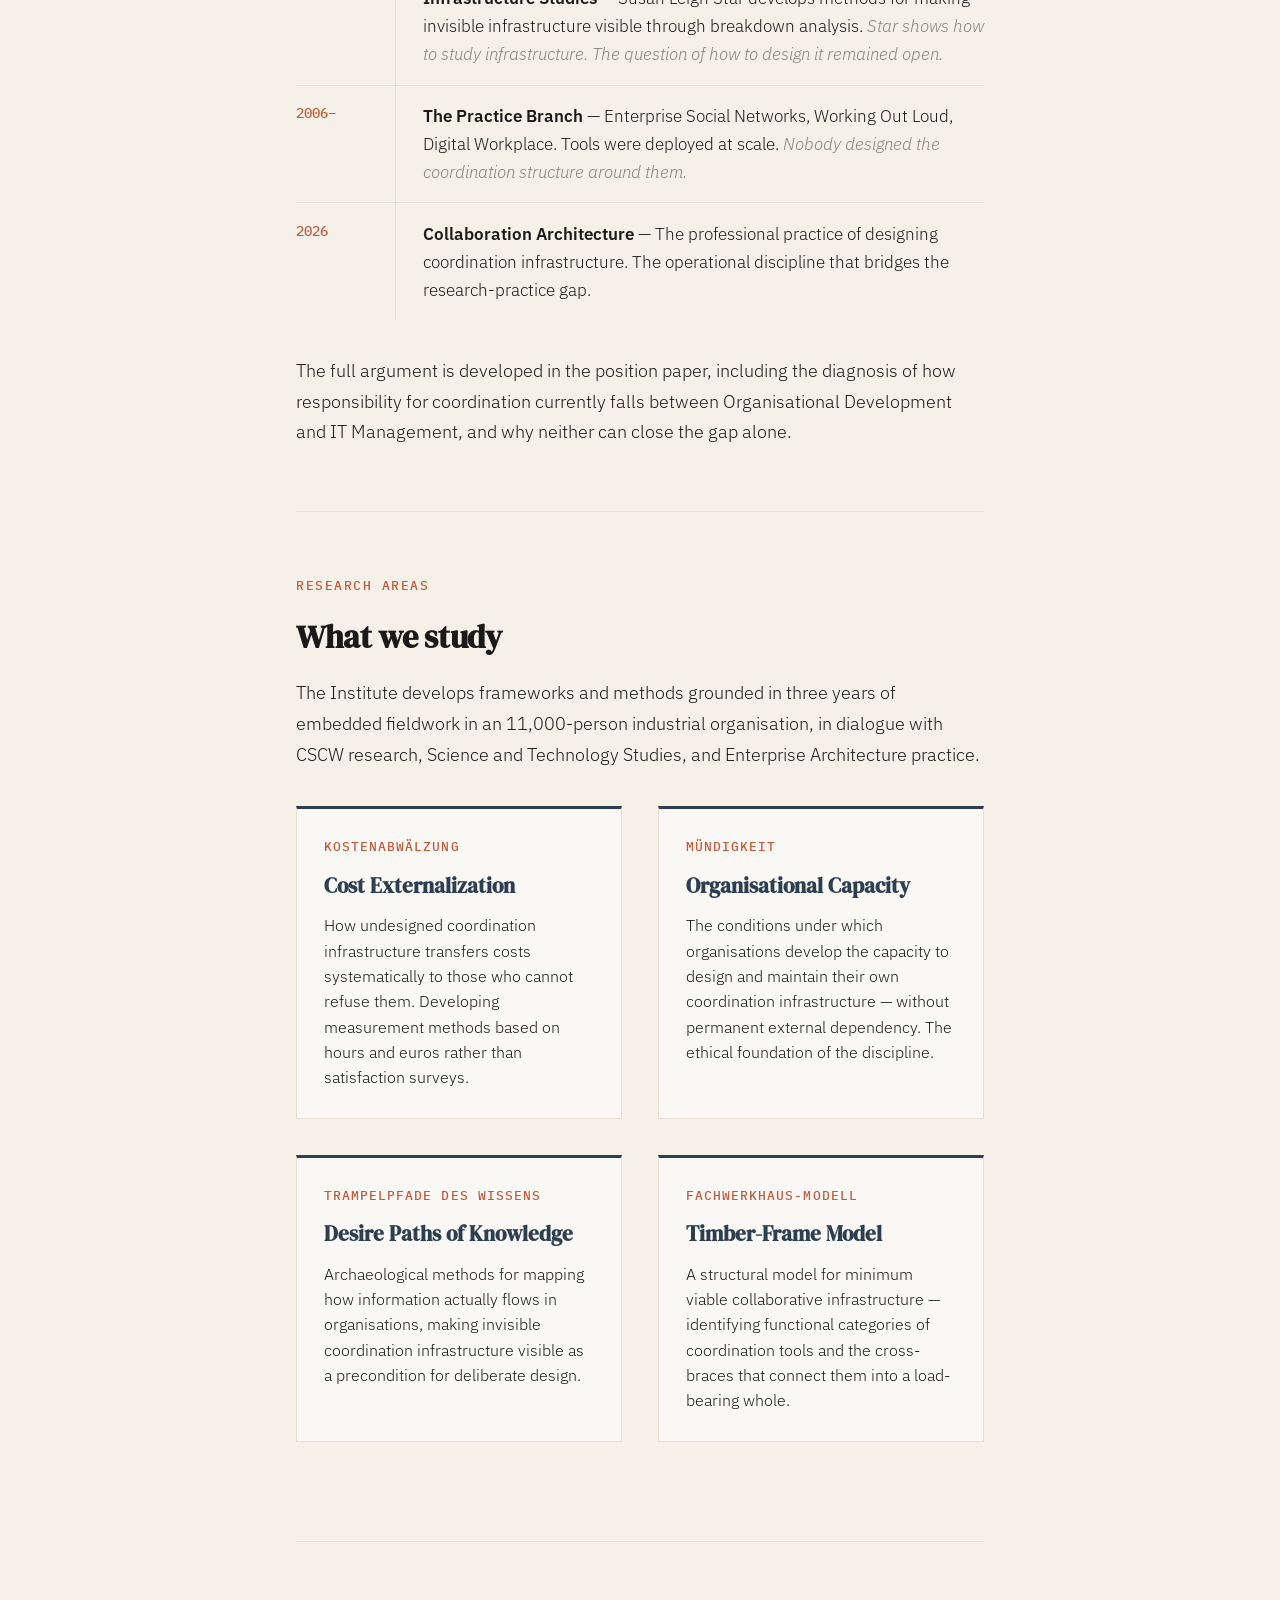
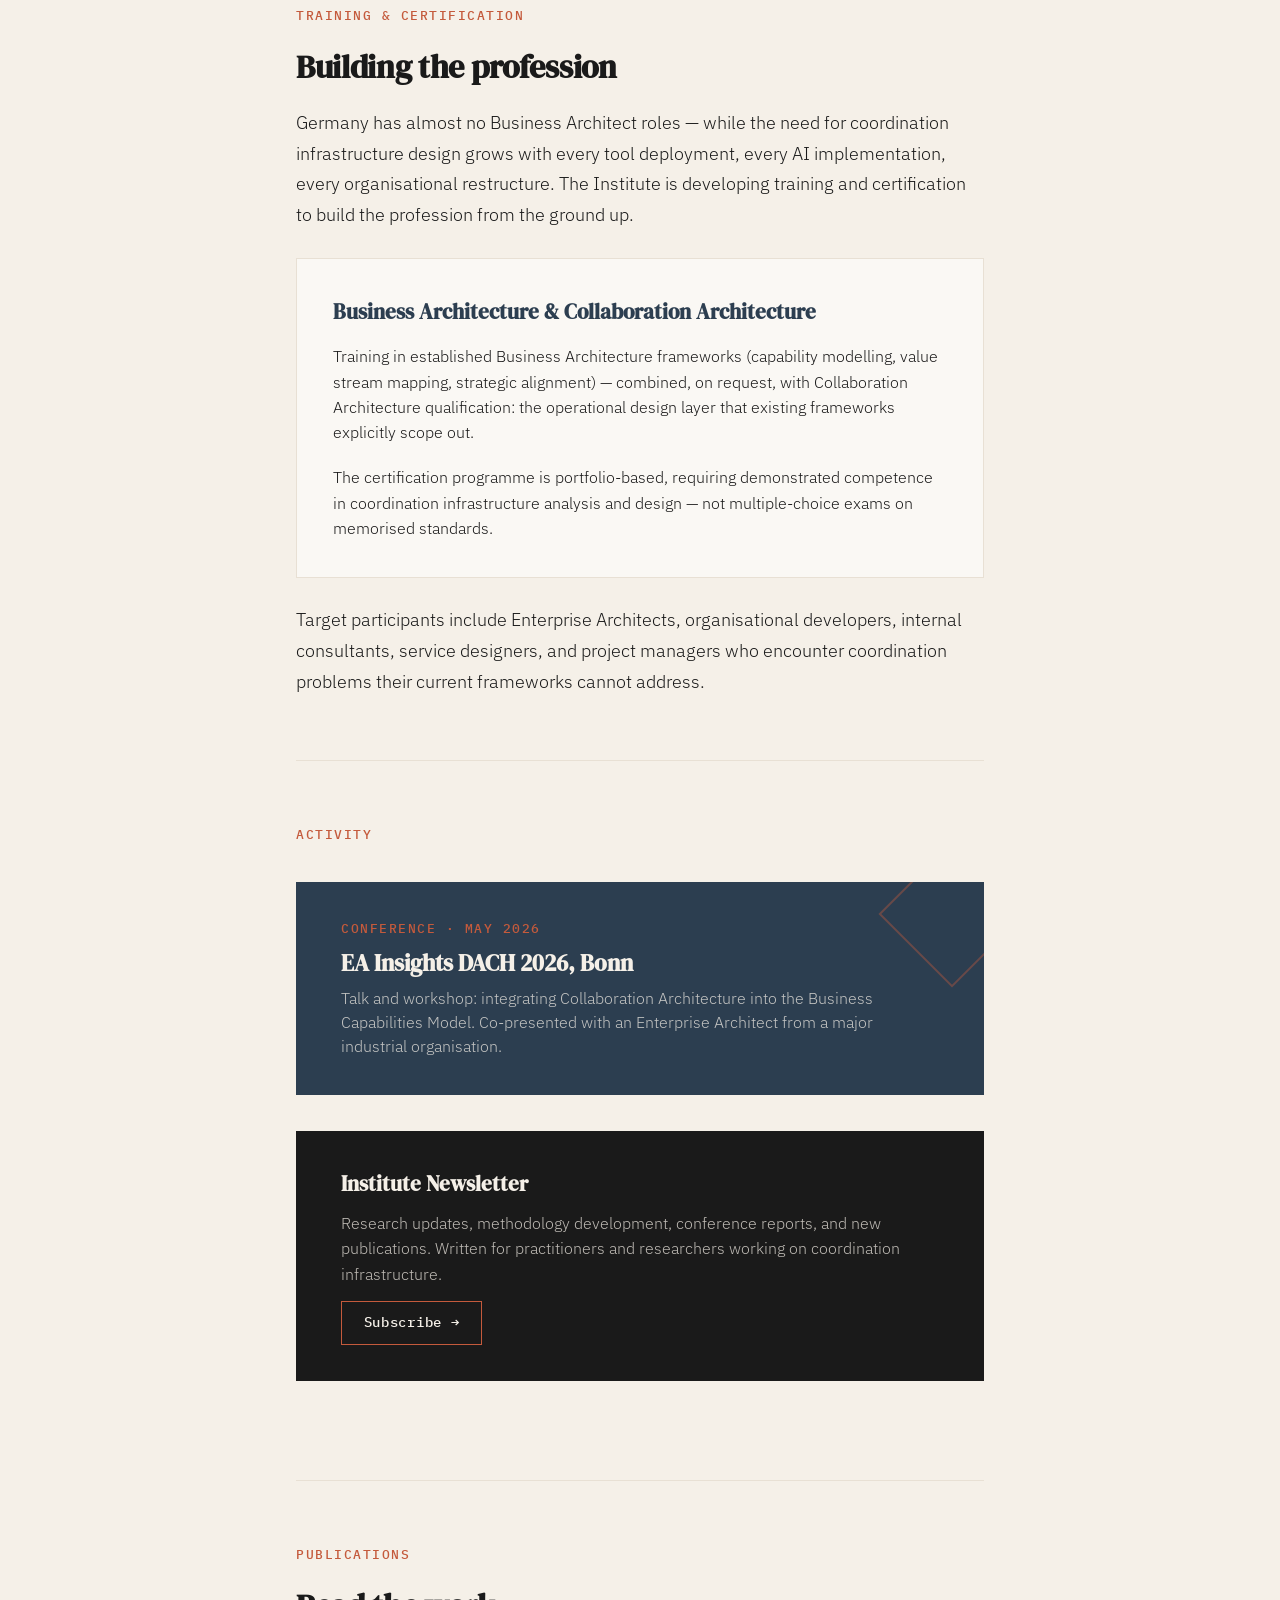
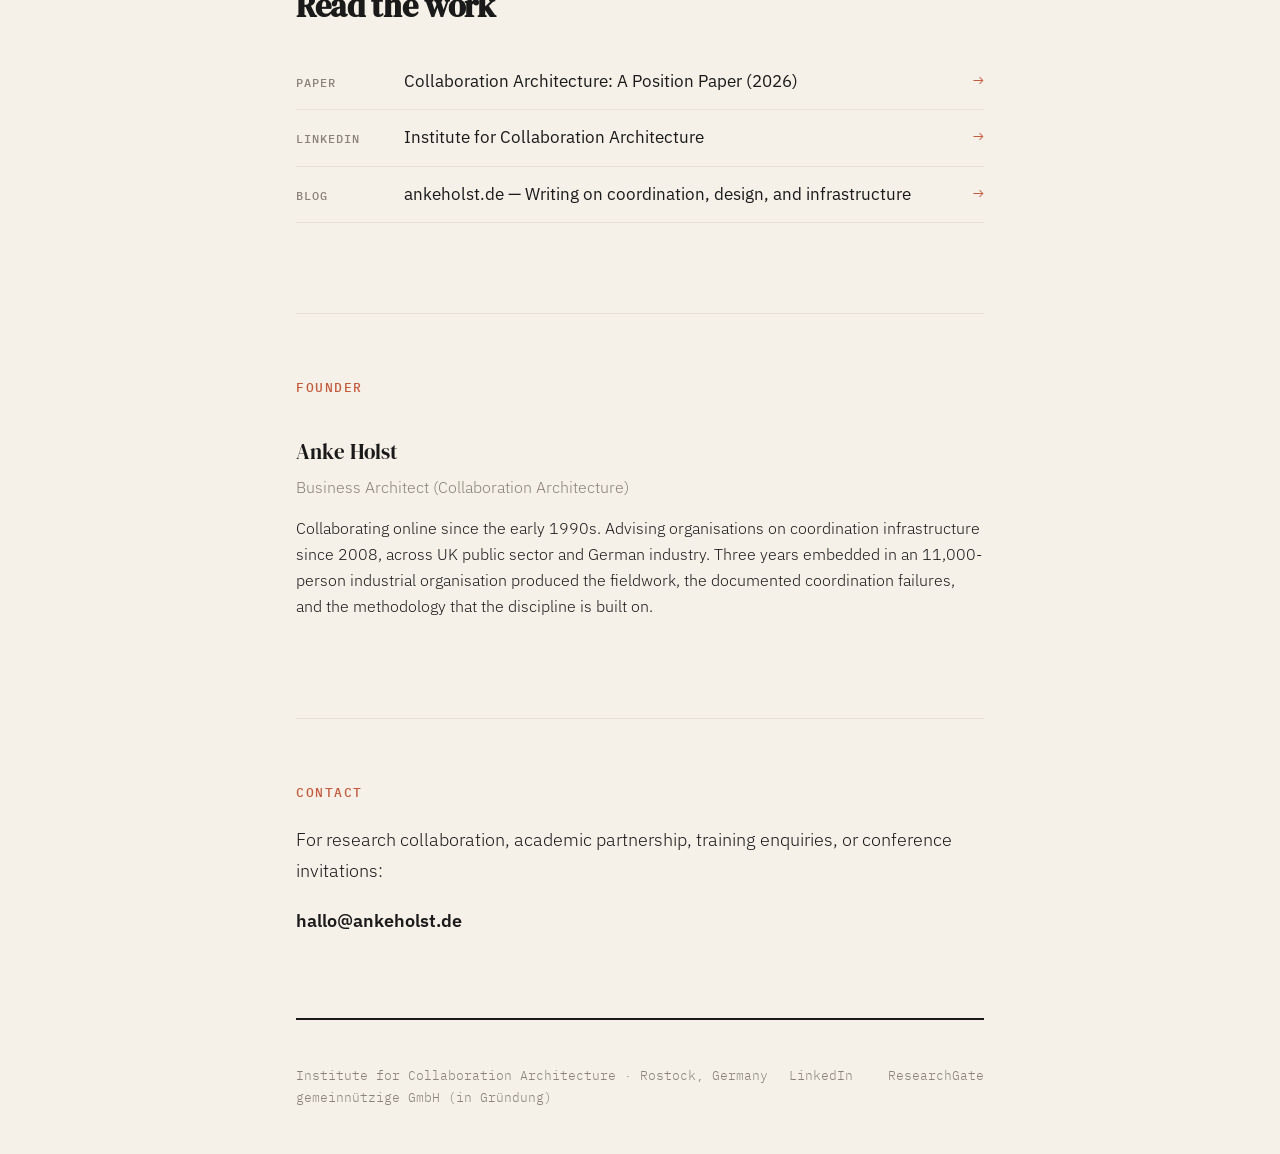
==== commit 0cafeb22: "Update index.html" ====
--- a/index.html
+++ b/index.html
@@ -4,9 +4,9 @@
     <meta charset="UTF-8">
     <meta name="viewport" content="width=device-width, initial-scale=1.0">
     <title>Institute for Collaboration Architecture</title>
-    <meta name="description" content="Designing coordination infrastructure for knowledge-working organisations. The layer nobody builds.">
+    <meta name="description" content="Research, methodology, and professional development for coordination infrastructure design in knowledge-working organisations.">
     <meta property="og:title" content="Institute for Collaboration Architecture">
-    <meta property="og:description" content="Designing coordination infrastructure for knowledge-working organisations. The layer nobody builds.">
+    <meta property="og:description" content="Research, methodology, and professional development for coordination infrastructure design in knowledge-working organisations.">
     <meta property="og:type" content="website">
     <meta property="og:url" content="https://incolarc.com">
     <link rel="canonical" href="https://incolarc.com">
@@ -48,7 +48,6 @@
             -webkit-font-smoothing: antialiased;
         }
 
-        /* --- STRUCTURAL GRID LINES (background motif) --- */
         body::before {
             content: '';
             position: fixed;
@@ -61,7 +60,6 @@
             pointer-events: none;
         }
 
-        /* --- LAYOUT --- */
         .container {
             max-width: 760px;
             margin: 0 auto;
@@ -70,15 +68,6 @@
             z-index: 1;
         }
 
-        .wide-container {
-            max-width: 960px;
-            margin: 0 auto;
-            padding: 0 2rem;
-            position: relative;
-            z-index: 1;
-        }
-
-        /* --- HEADER / HERO --- */
         header {
             padding: 4rem 0 3rem;
             border-bottom: 2px solid var(--ink);
@@ -98,13 +87,12 @@
         }
 
         .tagline {
-            font-family: var(--mono);
-            font-size: 0.82rem;
-            font-weight: 400;
+            font-family: var(--sans);
+            font-size: 0.95rem;
+            font-weight: 300;
             color: var(--mid-grey);
-            letter-spacing: 0.03em;
             margin-top: 1.2rem;
-            line-height: 1.5;
+            line-height: 1.6;
         }
 
         .legal-form {
@@ -117,7 +105,6 @@
             margin-top: 0.6rem;
         }
 
-        /* --- SECTIONS --- */
         section {
             padding: 3.5rem 0;
         }
@@ -158,8 +145,7 @@
             font-weight: 600;
         }
 
-        /* --- THE PROBLEM STATEMENT --- */
-        .problem-statement {
+        .research-question {
             font-family: var(--serif);
             font-size: 1.35rem;
             line-height: 1.5;
@@ -168,7 +154,7 @@
             position: relative;
         }
 
-        .problem-statement::before {
+        .research-question::before {
             content: '';
             position: absolute;
             left: -2rem;
@@ -178,7 +164,6 @@
             background: var(--accent);
         }
 
-        /* --- GENEALOGY TIMELINE --- */
         .genealogy {
             display: grid;
             grid-template-columns: 5.5rem 1fr;
@@ -211,29 +196,28 @@
             color: var(--mid-grey);
         }
 
-        /* --- FRAMEWORKS --- */
-        .framework-grid {
+        .research-grid {
             display: grid;
             grid-template-columns: 1fr 1fr;
             gap: 2rem;
             margin: 2rem 0;
         }
 
-        .framework-card {
+        .research-card {
             padding: 1.5rem;
             background: rgba(255,255,255,0.5);
             border: 1px solid var(--warm-grey);
             border-top: 3px solid var(--structure);
         }
 
-        .framework-card h3 {
+        .research-card h3 {
             font-family: var(--serif);
             font-size: 1.15rem;
             margin-bottom: 0.5rem;
             color: var(--structure);
         }
 
-        .framework-card .german-term {
+        .research-card .german-term {
             font-family: var(--mono);
             font-size: 0.72rem;
             font-weight: 500;
@@ -244,12 +228,30 @@
             display: block;
         }
 
-        .framework-card p {
+        .research-card p {
             font-size: 0.88rem;
             line-height: 1.6;
         }
 
-        /* --- EA DACH BANNER --- */
+        .training-block {
+            background: rgba(255,255,255,0.5);
+            border: 1px solid var(--warm-grey);
+            padding: 2rem;
+            margin: 1.5rem 0;
+        }
+
+        .training-block h3 {
+            font-family: var(--serif);
+            font-size: 1.15rem;
+            margin-bottom: 0.8rem;
+            color: var(--structure);
+        }
+
+        .training-block p {
+            font-size: 0.88rem;
+            line-height: 1.6;
+        }
+
         .conference-banner {
             background: var(--structure);
             color: var(--paper);
@@ -293,7 +295,44 @@
             line-height: 1.5;
         }
 
-        /* --- LINKS / RESOURCES --- */
+        .newsletter-block {
+            background: var(--ink);
+            color: var(--paper);
+            padding: 2rem 2.5rem;
+            margin: 2rem 0;
+        }
+
+        .newsletter-block h3 {
+            font-family: var(--serif);
+            font-size: 1.15rem;
+            margin-bottom: 0.5rem;
+        }
+
+        .newsletter-block p {
+            font-size: 0.88rem;
+            color: rgba(245,240,232,0.75);
+            line-height: 1.6;
+            margin-bottom: 0.8rem;
+        }
+
+        .newsletter-block a {
+            display: inline-block;
+            font-family: var(--mono);
+            font-size: 0.78rem;
+            font-weight: 500;
+            letter-spacing: 0.05em;
+            color: var(--paper);
+            border: 1px solid var(--accent);
+            padding: 0.5rem 1.2rem;
+            text-decoration: none;
+            transition: background 0.2s, color 0.2s;
+        }
+
+        .newsletter-block a:hover {
+            background: var(--accent);
+            color: var(--paper);
+        }
+
         .resource-list {
             margin: 1.5rem 0;
         }
@@ -341,7 +380,6 @@
             transition: transform 0.2s;
         }
 
-        /* --- CONTACT / FOOTER --- */
         .founder-block {
             margin: 2rem 0;
         }
@@ -402,54 +440,22 @@
             margin-left: 1.5rem;
         }
 
-        /* --- RESPONSIVE --- */
         @media (max-width: 640px) {
             html { font-size: 16px; }
-
             .institute-name { font-size: 2rem; }
-
-            .problem-statement {
-                font-size: 1.15rem;
-                padding-left: 1.5rem;
-            }
-
-            .problem-statement::before {
-                left: 0;
-            }
-
-            .framework-grid {
-                grid-template-columns: 1fr;
-                gap: 1.2rem;
-            }
-
-            .genealogy {
-                grid-template-columns: 4.5rem 1fr;
-            }
-
-            .footer-content {
-                flex-direction: column;
-            }
-
-            .conference-banner {
-                padding: 1.5rem;
-            }
-        }
-
-        /* --- SUBTLE ANIMATION --- */
+            .research-question { font-size: 1.15rem; padding-left: 1.5rem; }
+            .research-question::before { left: 0; }
+            .research-grid { grid-template-columns: 1fr; gap: 1.2rem; }
+            .genealogy { grid-template-columns: 4.5rem 1fr; }
+            .footer-content { flex-direction: column; }
+            .conference-banner, .newsletter-block { padding: 1.5rem; }
+        }
+
         @media (prefers-reduced-motion: no-preference) {
-            section {
-                animation: fadeUp 0.5s ease-out both;
-            }
-
+            section { animation: fadeUp 0.5s ease-out both; }
             @keyframes fadeUp {
-                from {
-                    opacity: 0;
-                    transform: translateY(12px);
-                }
-                to {
-                    opacity: 1;
-                    transform: translateY(0);
-                }
+                from { opacity: 0; transform: translateY(12px); }
+                to { opacity: 1; transform: translateY(0); }
             }
         }
     </style>
@@ -458,112 +464,132 @@
 
 <div class="container">
 
-    <!-- HEADER -->
     <header>
         <h1 class="institute-name">
             <span>Institute for</span>
             <span>Collaboration Architecture</span>
         </h1>
-        <p class="tagline">Designing coordination infrastructure for knowledge-working organisations.<br>The layer nobody builds.</p>
+        <p class="tagline">Research, methodology, and professional development for coordination infrastructure design in knowledge-working organisations.</p>
         <p class="legal-form">gGmbH · Rostock, Germany</p>
     </header>
 
-    <!-- THE PROBLEM -->
-    <section>
-        <div class="section-label">The Problem</div>
-        <div class="problem-statement">
-            Knowledge workers spend 70% of their week on coordination that should have been designed away. Organisations deploy tools. They restructure teams. They buy platforms. But nobody designs the infrastructure between the tools and the people.
-        </div>
-        <p>Every established framework — Enterprise Architecture, ITIL, Organisational Development — reaches the boundary of coordination infrastructure and stops. Each claims adjacent territory. None occupies the operational layer where coordination actually happens.</p>
-        <p>The consequence has a name: <strong>KostenAbwälzung</strong>. When coordination infrastructure is not designed, the cost of making things work lands on whoever cannot refuse it — teams, families, frontline staff. The relevant question is not "how do people feel about collaboration?" but <em>how many hours per week are people spending on coordination work that should have been designed away?</em></p>
+    <!-- RESEARCH QUESTION -->
+    <section>
+        <div class="section-label">The Research Question</div>
+        <div class="research-question">
+            How should organisations design the coordination infrastructure between their tools and their people — and why has no professional discipline held this mandate for the past sixty-five years?
+        </div>
+        <p>Knowledge workers spend the majority of their week on coordination that was never designed. Organisations deploy tools, restructure teams, and buy platforms — but the infrastructure layer between governance and operational work remains undesigned. Every established framework — Enterprise Architecture, ITIL, Organisational Development — reaches this boundary and stops.</p>
+        <p>The Institute studies this gap, develops methodology to address it, and trains practitioners to do the work.</p>
     </section>
 
     <!-- INTELLECTUAL GENEALOGY -->
     <section>
         <div class="section-label">Intellectual Genealogy</div>
-        <h2>Sixty-five years of diagnosis.<br>No operational discipline — until now.</h2>
-        <p>Collaboration Architecture does not emerge from nowhere. It stands at the intersection of four bodies of knowledge, each of which identified part of the problem and stopped short of solving it.</p>
+        <h2>The discipline stands on sixty-five years of research that never transferred to practice.</h2>
 
         <div class="genealogy">
-            <div class="genealogy-entry">
-                <div class="genealogy-year">1959</div>
-                <div class="genealogy-text"><strong>Knowledge Work Theory</strong> — Peter Drucker describes what knowledge work requires: autonomy, self-management, different structures. <em>Organisations heard "buy computers."</em></div>
-            </div>
             <div class="genealogy-entry">
                 <div class="genealogy-year">1951</div>
                 <div class="genealogy-text"><strong>Sociotechnical Systems</strong> — Tavistock Institute establishes that technical and social systems must be designed together. <em>The principle was identified. It was not operationalised.</em></div>
             </div>
             <div class="genealogy-entry">
+                <div class="genealogy-year">1959</div>
+                <div class="genealogy-text"><strong>Knowledge Work Theory</strong> — Peter Drucker describes what knowledge work requires: autonomy, self-management, fundamentally different organisational structures. <em>Organisations heard "buy computers."</em></div>
+            </div>
+            <div class="genealogy-entry">
                 <div class="genealogy-year">1984</div>
                 <div class="genealogy-text"><strong>CSCW</strong> — Computer-Supported Cooperative Work. Four decades of research into how people collaborate and what technology supports. <em>Theory and methods for support — not for infrastructure design.</em></div>
             </div>
             <div class="genealogy-entry">
                 <div class="genealogy-year">1999</div>
-                <div class="genealogy-text"><strong>Infrastructure Studies</strong> — Susan Leigh Star develops methods for making invisible infrastructure visible. <em>Star shows how to study infrastructure. The question of how to design it remained open.</em></div>
+                <div class="genealogy-text"><strong>Infrastructure Studies</strong> — Susan Leigh Star develops methods for making invisible infrastructure visible through breakdown analysis. <em>Star shows how to study infrastructure. The question of how to design it remained open.</em></div>
             </div>
             <div class="genealogy-entry">
                 <div class="genealogy-year">2006–</div>
-                <div class="genealogy-text"><strong>The Practice Branch</strong> — Enterprise Social Networks, Working Out Loud, Digital Workplace. Everyone sold tools. <em>Nobody designed structure.</em></div>
+                <div class="genealogy-text"><strong>The Practice Branch</strong> — Enterprise Social Networks, Working Out Loud, Digital Workplace. Tools were deployed at scale. <em>Nobody designed the coordination structure around them.</em></div>
             </div>
             <div class="genealogy-entry">
                 <div class="genealogy-year">2026</div>
                 <div class="genealogy-text"><strong>Collaboration Architecture</strong> — The professional practice of designing coordination infrastructure. The operational discipline that bridges the research-practice gap.</div>
             </div>
         </div>
-    </section>
-
-    <!-- KEY FRAMEWORKS -->
-    <section>
-        <div class="section-label">Key Frameworks</div>
-        <h2>Instruments, not abstractions</h2>
-        <p>These frameworks are validated through three years of embedded practice in an 11,000-person industrial organisation, not derived from theory alone.</p>
-
-        <div class="framework-grid">
-            <div class="framework-card">
+
+        <p>The full argument is developed in the position paper, including the diagnosis of how responsibility for coordination currently falls between Organisational Development and IT Management, and why neither can close the gap alone.</p>
+    </section>
+
+    <!-- RESEARCH AREAS -->
+    <section>
+        <div class="section-label">Research Areas</div>
+        <h2>What we study</h2>
+        <p>The Institute develops frameworks and methods grounded in three years of embedded fieldwork in an 11,000-person industrial organisation, in dialogue with CSCW research, Science and Technology Studies, and Enterprise Architecture practice.</p>
+
+        <div class="research-grid">
+            <div class="research-card">
                 <span class="german-term">KostenAbwälzung</span>
                 <h3>Cost Externalization</h3>
-                <p>When coordination infrastructure is absent, costs transfer systematically to those who cannot refuse them. Measuring this — in hours, not satisfaction surveys — reveals the true cost of undesigned infrastructure.</p>
-            </div>
-            <div class="framework-card">
+                <p>How undesigned coordination infrastructure transfers costs systematically to those who cannot refuse them. Developing measurement methods based on hours and euros rather than satisfaction surveys.</p>
+            </div>
+            <div class="research-card">
                 <span class="german-term">Mündigkeit</span>
                 <h3>Organisational Capacity</h3>
-                <p>The capacity for self-determined action. Build capability, not dependency. Transfer knowledge, don't hoard it. The ethical foundation of the discipline: organisations that understand their own coordination infrastructure can maintain it without permanent external help.</p>
-            </div>
-            <div class="framework-card">
+                <p>The conditions under which organisations develop the capacity to design and maintain their own coordination infrastructure — without permanent external dependency. The ethical foundation of the discipline.</p>
+            </div>
+            <div class="research-card">
                 <span class="german-term">Trampelpfade des Wissens</span>
                 <h3>Desire Paths of Knowledge</h3>
-                <p>Mapping how information actually flows — versus how org charts suggest it should. The archaeological method that makes invisible coordination infrastructure visible before redesigning it.</p>
-            </div>
-            <div class="framework-card">
+                <p>Archaeological methods for mapping how information actually flows in organisations, making invisible coordination infrastructure visible as a precondition for deliberate design.</p>
+            </div>
+            <div class="research-card">
                 <span class="german-term">Fachwerkhaus-Modell</span>
                 <h3>Timber-Frame Model</h3>
-                <p>A minimum viable collaborative structure — visualising the functional categories of coordination tools and the cross-braces that hold them together. The mnemonic device that makes infrastructure design tangible.</p>
-            </div>
-        </div>
-    </section>
-
-    <!-- EA DACH -->
-    <section>
-        <div class="section-label">Current</div>
+                <p>A structural model for minimum viable collaborative infrastructure — identifying functional categories of coordination tools and the cross-braces that connect them into a load-bearing whole.</p>
+            </div>
+        </div>
+    </section>
+
+    <!-- TRAINING -->
+    <section>
+        <div class="section-label">Training &amp; Certification</div>
+        <h2>Building the profession</h2>
+        <p>Germany has almost no Business Architect roles — while the need for coordination infrastructure design grows with every tool deployment, every AI implementation, every organisational restructure. The Institute is developing training and certification to build the profession from the ground up.</p>
+
+        <div class="training-block">
+            <h3>Business Architecture &amp; Collaboration Architecture</h3>
+            <p>Training in established Business Architecture frameworks (capability modelling, value stream mapping, strategic alignment) — combined, on request, with Collaboration Architecture qualification: the operational design layer that existing frameworks explicitly scope out.</p>
+            <p>The certification programme is portfolio-based, requiring demonstrated competence in coordination infrastructure analysis and design — not multiple-choice exams on memorised standards.</p>
+        </div>
+
+        <p>Target participants include Enterprise Architects, organisational developers, internal consultants, service designers, and project managers who encounter coordination problems their current frameworks cannot address.</p>
+    </section>
+
+    <!-- CURRENT ACTIVITY -->
+    <section>
+        <div class="section-label">Activity</div>
         <div class="conference-banner">
             <div class="event-label">Conference · May 2026</div>
             <h3>EA Insights DACH 2026, Bonn</h3>
-            <p>Talk and workshop: integrating Collaboration Architecture into the Enterprise Architecture capability model. Co-presented with an Enterprise Architect from a major industrial organisation.</p>
-        </div>
-        <p>The Institute publishes research, develops methodology, designs certification programmes, and maintains open-source tools for the discipline. The position paper — outlining the intellectual genealogy, the diagnosis, and the operational discipline — is available on ResearchGate.</p>
-    </section>
-
-    <!-- RESOURCES -->
-    <section>
-        <div class="section-label">Resources</div>
+            <p>Talk and workshop: integrating Collaboration Architecture into the Business Capabilities Model. Co-presented with an Enterprise Architect from a major industrial organisation.</p>
+        </div>
+
+        <div class="newsletter-block">
+            <h3>Institute Newsletter</h3>
+            <p>Research updates, methodology development, conference reports, and new publications. Written for practitioners and researchers working on coordination infrastructure.</p>
+            <a href="https://f41f8952.sibforms.com/serve/[base64]">Subscribe →</a>
+        </div>
+    </section>
+
+    <!-- PUBLICATIONS -->
+    <section>
+        <div class="section-label">Publications</div>
         <h2>Read the work</h2>
         <div class="resource-list">
-            <a class="resource-item" href="https://www.researchgate.net/publication/389542856_Collaboration_Architecture_A_Position_Paper" target="_blank" rel="noopener">
+            <a class="resource-item" href="https://www.researchgate.net/publication/401202410_Collaboration_Architecture_A_Position_Paper" target="_blank" rel="noopener">
                 <span class="resource-type">Paper</span>
                 <span class="resource-title">Collaboration Architecture: A Position Paper (2026)</span>
                 <span class="resource-arrow">→</span>
             </a>
-            <a class="resource-item" href="https://www.linkedin.com/company/institute-for-collaboration-architecture" target="_blank" rel="noopener">
+            <a class="resource-item" href="https://www.linkedin.com/company/institute-for-collaboration-architecture/" target="_blank" rel="noopener">
                 <span class="resource-type">LinkedIn</span>
                 <span class="resource-title">Institute for Collaboration Architecture</span>
                 <span class="resource-arrow">→</span>
@@ -582,18 +608,17 @@
         <div class="founder-block">
             <div class="founder-name">Anke Holst</div>
             <div class="founder-role">Business Architect (Collaboration Architecture)</div>
-            <p class="founder-bio">Collaborating online since the early 1990s. Advising organisations on coordination infrastructure since 2008, across UK public sector and German industry. Three years embedded in an 11,000-person industrial organisation documented the coordination failures, tool deployment patterns, and knowledge routing problems that the discipline addresses. Developing Collaboration Architecture as a professional discipline through the Institute.</p>
+            <p class="founder-bio">Collaborating online since the early 1990s. Advising organisations on coordination infrastructure since 2008, across UK public sector and German industry. Three years embedded in an 11,000-person industrial organisation produced the fieldwork, the documented coordination failures, and the methodology that the discipline is built on.</p>
         </div>
     </section>
 
     <!-- CONTACT -->
     <section>
         <div class="section-label">Contact</div>
-        <p>For research collaboration, speaking enquiries, or to discuss coordination infrastructure in your organisation:</p>
+        <p>For research collaboration, academic partnership, training enquiries, or conference invitations:</p>
         <p style="margin-top: 0.5rem;"><strong>hallo@ankeholst.de</strong></p>
     </section>
 
-    <!-- FOOTER -->
     <footer>
         <div class="footer-content">
             <div class="footer-left">
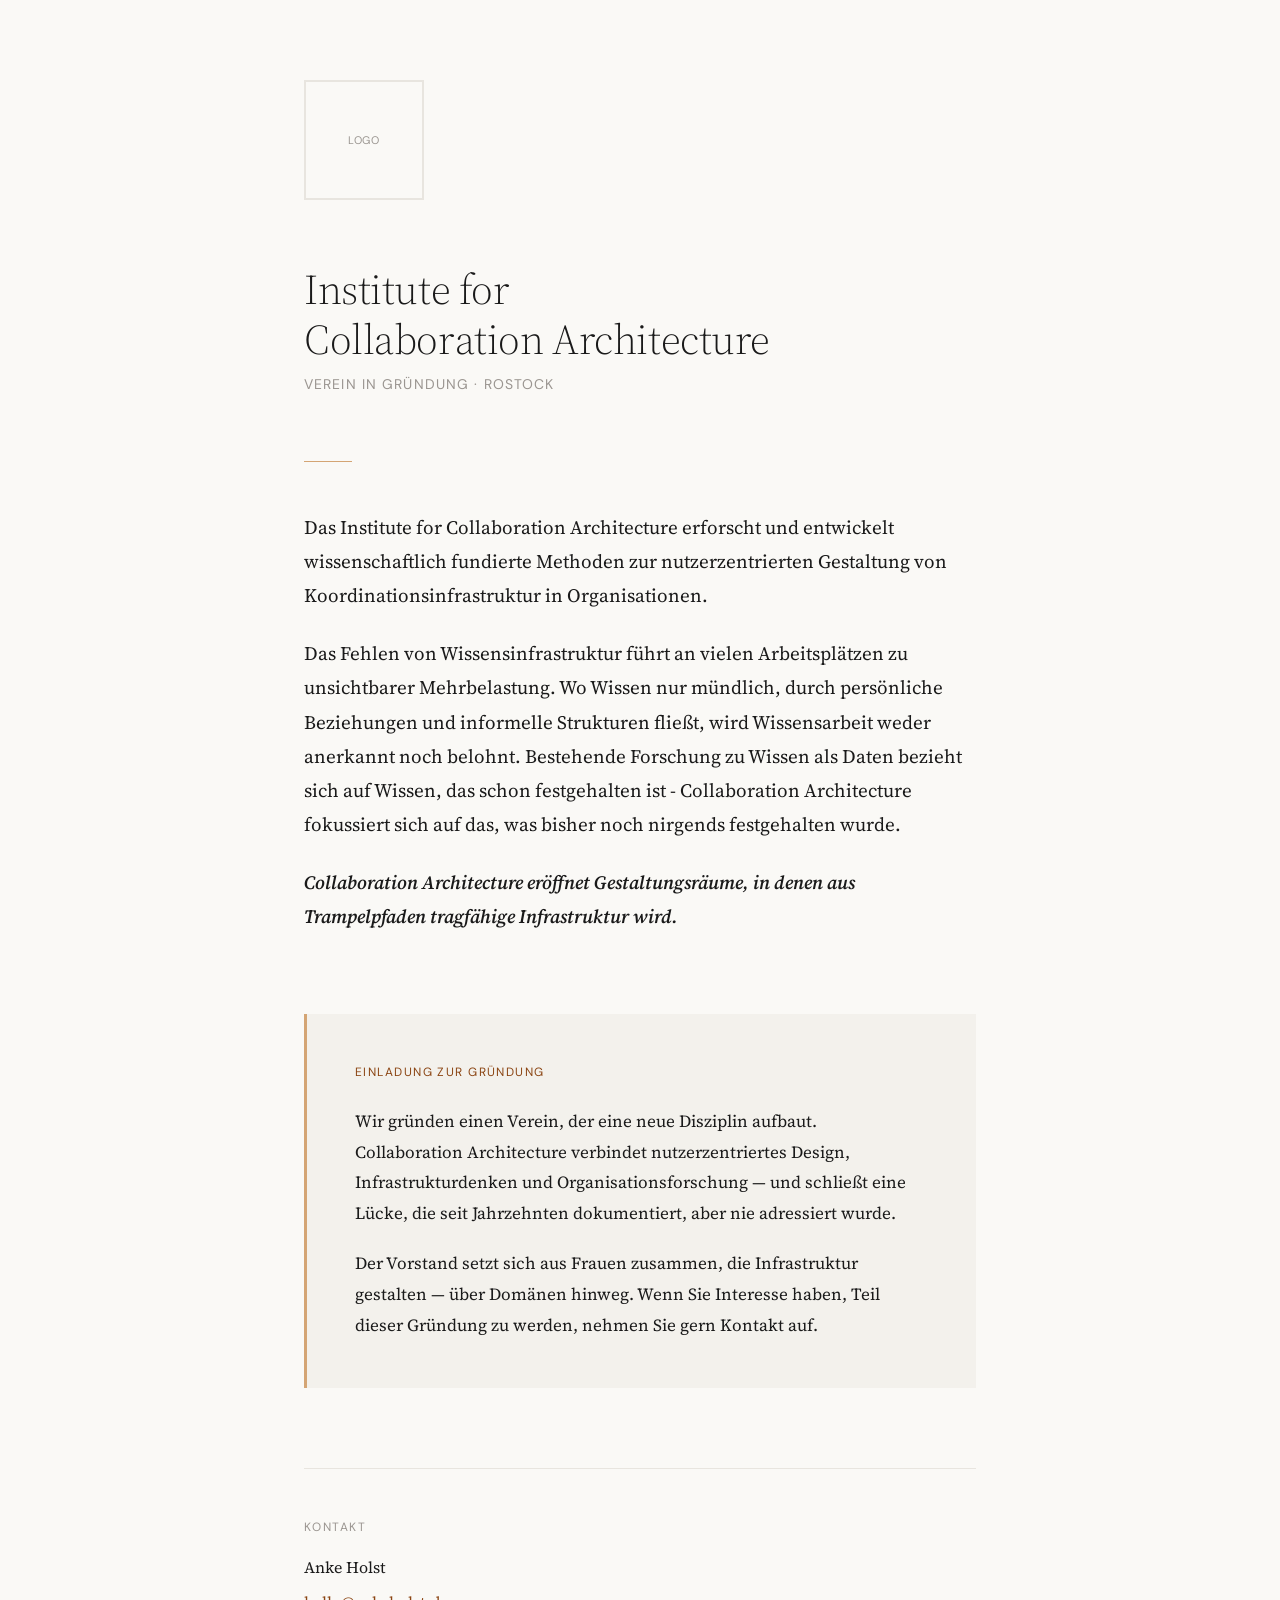
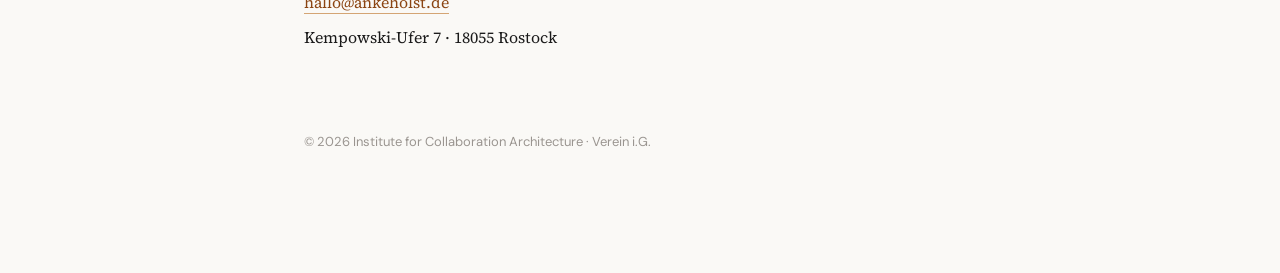
==== commit a59b104d: "Update index.html" ====
--- a/index.html
+++ b/index.html
@@ -1,31 +1,20 @@
 <!DOCTYPE html>
-<html lang="en">
+<html lang="de">
 <head>
     <meta charset="UTF-8">
     <meta name="viewport" content="width=device-width, initial-scale=1.0">
-    <title>Institute for Collaboration Architecture</title>
-    <meta name="description" content="Research, methodology, and professional development for coordination infrastructure design in knowledge-working organisations.">
-    <meta property="og:title" content="Institute for Collaboration Architecture">
-    <meta property="og:description" content="Research, methodology, and professional development for coordination infrastructure design in knowledge-working organisations.">
-    <meta property="og:type" content="website">
-    <meta property="og:url" content="https://incolarc.com">
-    <link rel="canonical" href="https://incolarc.com">
+    <title>Institute for Collaboration Architecture — Verein i.G.</title>
     <link rel="preconnect" href="https://fonts.googleapis.com">
     <link rel="preconnect" href="https://fonts.gstatic.com" crossorigin>
-    <link href="https://fonts.googleapis.com/css2?family=DM+Serif+Display:ital@0;1&family=IBM+Plex+Sans:wght@300;400;500;600&family=IBM+Plex+Mono:wght@400;500&display=swap" rel="stylesheet">
+    <link href="https://fonts.googleapis.com/css2?family=Source+Serif+4:ital,opsz,wght@0,8..60,300;0,8..60,400;0,8..60,600;1,8..60,300;1,8..60,400&family=DM+Sans:wght@400;500&display=swap" rel="stylesheet">
     <style>
         :root {
             --ink: #1a1a1a;
-            --paper: #f5f0e8;
-            --warm-grey: #e8e0d4;
-            --mid-grey: #8a8279;
-            --accent: #c45a3c;
-            --accent-dark: #a04530;
-            --structure: #2c3e50;
-            --structure-light: #3d5a73;
-            --serif: 'DM Serif Display', Georgia, serif;
-            --sans: 'IBM Plex Sans', -apple-system, sans-serif;
-            --mono: 'IBM Plex Mono', monospace;
+            --paper: #faf9f6;
+            --warm-grey: #e8e5df;
+            --mid-grey: #9a9590;
+            --accent: #8b4513;
+            --accent-light: #d4a574;
         }
 
         * {
@@ -34,605 +23,247 @@
             box-sizing: border-box;
         }
 
-        html {
-            font-size: 18px;
-            scroll-behavior: smooth;
-        }
-
         body {
-            font-family: var(--sans);
+            font-family: 'Source Serif 4', Georgia, serif;
             background: var(--paper);
             color: var(--ink);
             line-height: 1.7;
+            -webkit-font-smoothing: antialiased;
+        }
+
+        .page {
+            max-width: 720px;
+            margin: 0 auto;
+            padding: 80px 24px 120px;
+        }
+
+        /* Logo placeholder */
+        .logo-block {
+            margin-bottom: 64px;
+        }
+
+        .logo-placeholder {
+            width: 120px;
+            height: 120px;
+            border: 2px solid var(--warm-grey);
+            display: flex;
+            align-items: center;
+            justify-content: center;
+            color: var(--mid-grey);
+            font-family: 'DM Sans', sans-serif;
+            font-size: 11px;
+            letter-spacing: 0.05em;
+            text-transform: uppercase;
+        }
+
+        /* Institute name */
+        .institute-name {
+            font-size: clamp(28px, 5vw, 42px);
             font-weight: 300;
-            -webkit-font-smoothing: antialiased;
-        }
-
-        body::before {
-            content: '';
-            position: fixed;
-            top: 0;
-            left: 50%;
-            width: 1px;
-            height: 100vh;
-            background: linear-gradient(to bottom, transparent, rgba(44,62,80,0.06) 20%, rgba(44,62,80,0.06) 80%, transparent);
-            z-index: 0;
-            pointer-events: none;
-        }
-
-        .container {
-            max-width: 760px;
-            margin: 0 auto;
-            padding: 0 2rem;
-            position: relative;
-            z-index: 1;
-        }
-
-        header {
-            padding: 4rem 0 3rem;
-            border-bottom: 2px solid var(--ink);
-        }
-
-        .institute-name {
-            font-family: var(--serif);
-            font-size: 2.6rem;
-            line-height: 1.15;
-            letter-spacing: -0.02em;
-            color: var(--ink);
-            margin-bottom: 0.3rem;
-        }
-
-        .institute-name span {
-            display: block;
-        }
-
-        .tagline {
-            font-family: var(--sans);
-            font-size: 0.95rem;
-            font-weight: 300;
-            color: var(--mid-grey);
-            margin-top: 1.2rem;
-            line-height: 1.6;
-        }
-
-        .legal-form {
-            font-family: var(--mono);
-            font-size: 0.72rem;
-            font-weight: 400;
-            color: var(--mid-grey);
-            letter-spacing: 0.05em;
-            text-transform: uppercase;
-            margin-top: 0.6rem;
-        }
-
-        section {
-            padding: 3.5rem 0;
-        }
-
-        section + section {
-            border-top: 1px solid var(--warm-grey);
-        }
-
-        .section-label {
-            font-family: var(--mono);
-            font-size: 0.7rem;
-            font-weight: 500;
-            text-transform: uppercase;
-            letter-spacing: 0.12em;
-            color: var(--accent);
-            margin-bottom: 1.2rem;
-        }
-
-        h2 {
-            font-family: var(--serif);
-            font-size: 1.8rem;
             line-height: 1.2;
             letter-spacing: -0.01em;
-            margin-bottom: 1.2rem;
+            margin-bottom: 8px;
+        }
+
+        .institute-status {
+            font-family: 'DM Sans', sans-serif;
+            font-size: 14px;
+            color: var(--mid-grey);
+            letter-spacing: 0.08em;
+            text-transform: uppercase;
+            margin-bottom: 64px;
+        }
+
+        /* Divider */
+        .divider {
+            width: 48px;
+            height: 1px;
+            background: var(--accent-light);
+            margin: 48px 0;
+        }
+
+        /* Mission text */
+        .mission {
+            font-size: 19px;
+            font-weight: 400;
+            line-height: 1.8;
+            margin-bottom: 0;
+        }
+
+        .mission p {
+            margin-bottom: 24px;
+        }
+
+        .mission p:last-child {
+            margin-bottom: 0;
+            font-weight: 600;
+            font-style: italic;
+        }
+
+        /* Invitation section */
+        .invitation {
+            margin-top: 80px;
+            padding: 48px;
+            background: #f3f1ec;
+            border-left: 3px solid var(--accent-light);
+        }
+
+        .invitation-label {
+            font-family: 'DM Sans', sans-serif;
+            font-size: 12px;
+            letter-spacing: 0.12em;
+            text-transform: uppercase;
+            color: var(--accent);
+            margin-bottom: 24px;
+        }
+
+        .invitation-text {
+            font-size: 17px;
+            line-height: 1.8;
+        }
+
+        .invitation-text p {
+            margin-bottom: 20px;
+        }
+
+        .invitation-text p:last-child {
+            margin-bottom: 0;
+        }
+
+        /* Board section */
+        .board-section {
+            margin-top: 64px;
+        }
+
+        .board-heading {
+            font-family: 'DM Sans', sans-serif;
+            font-size: 12px;
+            letter-spacing: 0.12em;
+            text-transform: uppercase;
+            color: var(--mid-grey);
+            margin-bottom: 32px;
+        }
+
+        .board-grid {
+            display: grid;
+            grid-template-columns: repeat(auto-fill, minmax(200px, 1fr));
+            gap: 24px;
+        }
+
+        .board-member {
+            padding: 20px 0;
+            border-top: 1px solid var(--warm-grey);
+        }
+
+        .board-member-name {
+            font-family: 'DM Sans', sans-serif;
+            font-size: 15px;
+            font-weight: 500;
+            margin-bottom: 4px;
             color: var(--ink);
         }
 
-        p {
-            margin-bottom: 1.1rem;
-            color: var(--ink);
-        }
-
-        p:last-child {
-            margin-bottom: 0;
-        }
-
-        strong {
-            font-weight: 600;
-        }
-
-        .research-question {
-            font-family: var(--serif);
-            font-size: 1.35rem;
-            line-height: 1.5;
-            color: var(--structure);
-            padding: 2.5rem 0;
-            position: relative;
-        }
-
-        .research-question::before {
-            content: '';
-            position: absolute;
-            left: -2rem;
-            top: 2.5rem;
-            bottom: 0;
-            width: 3px;
-            background: var(--accent);
-        }
-
-        .genealogy {
-            display: grid;
-            grid-template-columns: 5.5rem 1fr;
-            gap: 0;
-            margin: 2rem 0;
-        }
-
-        .genealogy-entry {
-            display: contents;
-        }
-
-        .genealogy-year {
-            font-family: var(--mono);
-            font-size: 0.78rem;
-            font-weight: 500;
+        .board-member-role {
+            font-size: 14px;
+            color: var(--mid-grey);
+            font-style: italic;
+        }
+
+        .board-member.placeholder .board-member-name {
+            color: var(--mid-grey);
+        }
+
+        /* Contact */
+        .contact {
+            margin-top: 80px;
+            padding-top: 48px;
+            border-top: 1px solid var(--warm-grey);
+        }
+
+        .contact-label {
+            font-family: 'DM Sans', sans-serif;
+            font-size: 12px;
+            letter-spacing: 0.12em;
+            text-transform: uppercase;
+            color: var(--mid-grey);
+            margin-bottom: 16px;
+        }
+
+        .contact-detail {
+            font-size: 16px;
+            margin-bottom: 8px;
+        }
+
+        .contact-detail a {
             color: var(--accent);
-            padding: 0.9rem 0;
-            border-top: 1px solid var(--warm-grey);
-        }
-
-        .genealogy-text {
-            padding: 0.9rem 0 0.9rem 1.5rem;
-            border-top: 1px solid var(--warm-grey);
-            border-left: 1px solid var(--warm-grey);
-            font-size: 0.92rem;
-        }
-
-        .genealogy-text em {
-            font-style: italic;
-            color: var(--mid-grey);
-        }
-
-        .research-grid {
-            display: grid;
-            grid-template-columns: 1fr 1fr;
-            gap: 2rem;
-            margin: 2rem 0;
-        }
-
-        .research-card {
-            padding: 1.5rem;
-            background: rgba(255,255,255,0.5);
-            border: 1px solid var(--warm-grey);
-            border-top: 3px solid var(--structure);
-        }
-
-        .research-card h3 {
-            font-family: var(--serif);
-            font-size: 1.15rem;
-            margin-bottom: 0.5rem;
-            color: var(--structure);
-        }
-
-        .research-card .german-term {
-            font-family: var(--mono);
-            font-size: 0.72rem;
-            font-weight: 500;
-            color: var(--accent);
-            text-transform: uppercase;
-            letter-spacing: 0.08em;
-            margin-bottom: 0.6rem;
-            display: block;
-        }
-
-        .research-card p {
-            font-size: 0.88rem;
-            line-height: 1.6;
-        }
-
-        .training-block {
-            background: rgba(255,255,255,0.5);
-            border: 1px solid var(--warm-grey);
-            padding: 2rem;
-            margin: 1.5rem 0;
-        }
-
-        .training-block h3 {
-            font-family: var(--serif);
-            font-size: 1.15rem;
-            margin-bottom: 0.8rem;
-            color: var(--structure);
-        }
-
-        .training-block p {
-            font-size: 0.88rem;
-            line-height: 1.6;
-        }
-
-        .conference-banner {
-            background: var(--structure);
-            color: var(--paper);
-            padding: 2rem 2.5rem;
-            margin: 2rem 0;
-            position: relative;
-            overflow: hidden;
-        }
-
-        .conference-banner::after {
-            content: '';
-            position: absolute;
-            right: -20px;
-            top: -20px;
-            width: 100px;
-            height: 100px;
-            border: 2px solid rgba(196,90,60,0.4);
-            transform: rotate(45deg);
-        }
-
-        .conference-banner .event-label {
-            font-family: var(--mono);
-            font-size: 0.7rem;
-            font-weight: 500;
-            text-transform: uppercase;
-            letter-spacing: 0.12em;
-            color: var(--accent);
-            margin-bottom: 0.5rem;
-        }
-
-        .conference-banner h3 {
-            font-family: var(--serif);
-            font-size: 1.3rem;
-            line-height: 1.3;
-            margin-bottom: 0.5rem;
-        }
-
-        .conference-banner p {
-            font-size: 0.88rem;
-            color: rgba(245,240,232,0.75);
-            line-height: 1.5;
-        }
-
-        .newsletter-block {
-            background: var(--ink);
-            color: var(--paper);
-            padding: 2rem 2.5rem;
-            margin: 2rem 0;
-        }
-
-        .newsletter-block h3 {
-            font-family: var(--serif);
-            font-size: 1.15rem;
-            margin-bottom: 0.5rem;
-        }
-
-        .newsletter-block p {
-            font-size: 0.88rem;
-            color: rgba(245,240,232,0.75);
-            line-height: 1.6;
-            margin-bottom: 0.8rem;
-        }
-
-        .newsletter-block a {
-            display: inline-block;
-            font-family: var(--mono);
-            font-size: 0.78rem;
-            font-weight: 500;
-            letter-spacing: 0.05em;
-            color: var(--paper);
-            border: 1px solid var(--accent);
-            padding: 0.5rem 1.2rem;
             text-decoration: none;
-            transition: background 0.2s, color 0.2s;
-        }
-
-        .newsletter-block a:hover {
-            background: var(--accent);
-            color: var(--paper);
-        }
-
-        .resource-list {
-            margin: 1.5rem 0;
-        }
-
-        .resource-item {
-            display: flex;
-            align-items: baseline;
-            gap: 1rem;
-            padding: 0.7rem 0;
-            border-bottom: 1px solid var(--warm-grey);
-            text-decoration: none;
-            color: var(--ink);
-            transition: color 0.2s;
-        }
-
-        .resource-item:hover {
-            color: var(--accent);
-        }
-
-        .resource-item:hover .resource-arrow {
-            transform: translateX(3px);
-        }
-
-        .resource-type {
-            font-family: var(--mono);
-            font-size: 0.68rem;
-            font-weight: 500;
-            text-transform: uppercase;
-            letter-spacing: 0.08em;
-            color: var(--mid-grey);
-            flex-shrink: 0;
-            width: 5rem;
-        }
-
-        .resource-title {
-            font-size: 0.95rem;
-            font-weight: 400;
-            flex-grow: 1;
-        }
-
-        .resource-arrow {
-            font-family: var(--mono);
-            color: var(--accent);
-            flex-shrink: 0;
-            transition: transform 0.2s;
-        }
-
-        .founder-block {
-            margin: 2rem 0;
-        }
-
-        .founder-name {
-            font-family: var(--serif);
-            font-size: 1.15rem;
-            margin-bottom: 0.2rem;
-        }
-
-        .founder-role {
-            font-size: 0.88rem;
-            color: var(--mid-grey);
-            margin-bottom: 0.8rem;
-        }
-
-        .founder-bio {
-            font-size: 0.88rem;
-            line-height: 1.65;
-        }
-
-        footer {
-            padding: 2.5rem 0;
-            border-top: 2px solid var(--ink);
-            margin-top: 1rem;
-        }
-
-        .footer-content {
-            display: flex;
-            justify-content: space-between;
-            align-items: baseline;
-            flex-wrap: wrap;
-            gap: 1rem;
-        }
-
-        .footer-left {
-            font-family: var(--mono);
-            font-size: 0.72rem;
-            color: var(--mid-grey);
-        }
-
-        .footer-right {
-            font-family: var(--mono);
-            font-size: 0.72rem;
-        }
-
-        .footer-right a {
-            color: var(--mid-grey);
-            text-decoration: none;
-            transition: color 0.2s;
-        }
-
-        .footer-right a:hover {
-            color: var(--accent);
-        }
-
-        .footer-right a + a {
-            margin-left: 1.5rem;
-        }
-
-        @media (max-width: 640px) {
-            html { font-size: 16px; }
-            .institute-name { font-size: 2rem; }
-            .research-question { font-size: 1.15rem; padding-left: 1.5rem; }
-            .research-question::before { left: 0; }
-            .research-grid { grid-template-columns: 1fr; gap: 1.2rem; }
-            .genealogy { grid-template-columns: 4.5rem 1fr; }
-            .footer-content { flex-direction: column; }
-            .conference-banner, .newsletter-block { padding: 1.5rem; }
-        }
-
-        @media (prefers-reduced-motion: no-preference) {
-            section { animation: fadeUp 0.5s ease-out both; }
-            @keyframes fadeUp {
-                from { opacity: 0; transform: translateY(12px); }
-                to { opacity: 1; transform: translateY(0); }
+            border-bottom: 1px solid var(--accent-light);
+        }
+
+        .contact-detail a:hover {
+            border-bottom-color: var(--accent);
+        }
+
+        /* Footer */
+        .footer {
+            margin-top: 80px;
+            font-family: 'DM Sans', sans-serif;
+            font-size: 13px;
+            color: var(--mid-grey);
+        }
+
+        @media (max-width: 600px) {
+            .page {
+                padding: 48px 20px 80px;
+            }
+            .invitation {
+                padding: 32px 24px;
+            }
+            .board-grid {
+                grid-template-columns: 1fr;
             }
         }
     </style>
 </head>
 <body>
-
-<div class="container">
-
-    <header>
-        <h1 class="institute-name">
-            <span>Institute for</span>
-            <span>Collaboration Architecture</span>
-        </h1>
-        <p class="tagline">Research, methodology, and professional development for coordination infrastructure design in knowledge-working organisations.</p>
-        <p class="legal-form">gGmbH · Rostock, Germany</p>
-    </header>
-
-    <!-- RESEARCH QUESTION -->
-    <section>
-        <div class="section-label">The Research Question</div>
-        <div class="research-question">
-            How should organisations design the coordination infrastructure between their tools and their people — and why has no professional discipline held this mandate for the past sixty-five years?
-        </div>
-        <p>Knowledge workers spend the majority of their week on coordination that was never designed. Organisations deploy tools, restructure teams, and buy platforms — but the infrastructure layer between governance and operational work remains undesigned. Every established framework — Enterprise Architecture, ITIL, Organisational Development — reaches this boundary and stops.</p>
-        <p>The Institute studies this gap, develops methodology to address it, and trains practitioners to do the work.</p>
-    </section>
-
-    <!-- INTELLECTUAL GENEALOGY -->
-    <section>
-        <div class="section-label">Intellectual Genealogy</div>
-        <h2>The discipline stands on sixty-five years of research that never transferred to practice.</h2>
-
-        <div class="genealogy">
-            <div class="genealogy-entry">
-                <div class="genealogy-year">1951</div>
-                <div class="genealogy-text"><strong>Sociotechnical Systems</strong> — Tavistock Institute establishes that technical and social systems must be designed together. <em>The principle was identified. It was not operationalised.</em></div>
+    <div class="page">
+
+        <div class="logo-block">
+            <div class="logo-placeholder">Logo</div>
+        </div>
+
+        <h1 class="institute-name">Institute for<br>Collaboration Architecture</h1>
+        <div class="institute-status">Verein in Gründung · Rostock</div>
+
+        <div class="divider"></div>
+
+        <div class="mission">
+            <p>Das Institute for Collaboration Architecture erforscht und entwickelt wissenschaftlich fundierte Methoden zur nutzerzentrierten Gestaltung von Koordinationsinfrastruktur in Organisationen.</p>
+            <p>Das Fehlen von Wissensinfrastruktur führt an vielen Arbeitsplätzen zu unsichtbarer Mehrbelastung. Wo Wissen nur mündlich, durch persönliche Beziehungen und informelle Strukturen fließt, wird Wissensarbeit weder anerkannt noch belohnt. Bestehende Forschung zu Wissen als Daten bezieht sich auf Wissen, das schon festgehalten ist - Collaboration Architecture fokussiert sich auf das, was bisher noch nirgends festgehalten wurde.</p>
+            <p>Collaboration Architecture eröffnet Gestaltungsräume, in denen aus Trampelpfaden tragfähige Infrastruktur wird.</p>
+        </div>
+
+        <div class="invitation">
+            <div class="invitation-label">Einladung zur Gründung</div>
+            <div class="invitation-text">
+                <p>Wir gründen einen Verein, der eine neue Disziplin aufbaut. Collaboration Architecture verbindet nutzerzentriertes Design, Infrastrukturdenken und Organisationsforschung — und schließt eine Lücke, die seit Jahrzehnten dokumentiert, aber nie adressiert wurde.</p>
+                <p>Der Vorstand setzt sich aus Frauen zusammen, die Infrastruktur gestalten — über Domänen hinweg. Wenn Sie Interesse haben, Teil dieser Gründung zu werden, nehmen Sie gern Kontakt auf.</p>
             </div>
-            <div class="genealogy-entry">
-                <div class="genealogy-year">1959</div>
-                <div class="genealogy-text"><strong>Knowledge Work Theory</strong> — Peter Drucker describes what knowledge work requires: autonomy, self-management, fundamentally different organisational structures. <em>Organisations heard "buy computers."</em></div>
-            </div>
-            <div class="genealogy-entry">
-                <div class="genealogy-year">1984</div>
-                <div class="genealogy-text"><strong>CSCW</strong> — Computer-Supported Cooperative Work. Four decades of research into how people collaborate and what technology supports. <em>Theory and methods for support — not for infrastructure design.</em></div>
-            </div>
-            <div class="genealogy-entry">
-                <div class="genealogy-year">1999</div>
-                <div class="genealogy-text"><strong>Infrastructure Studies</strong> — Susan Leigh Star develops methods for making invisible infrastructure visible through breakdown analysis. <em>Star shows how to study infrastructure. The question of how to design it remained open.</em></div>
-            </div>
-            <div class="genealogy-entry">
-                <div class="genealogy-year">2006–</div>
-                <div class="genealogy-text"><strong>The Practice Branch</strong> — Enterprise Social Networks, Working Out Loud, Digital Workplace. Tools were deployed at scale. <em>Nobody designed the coordination structure around them.</em></div>
-            </div>
-            <div class="genealogy-entry">
-                <div class="genealogy-year">2026</div>
-                <div class="genealogy-text"><strong>Collaboration Architecture</strong> — The professional practice of designing coordination infrastructure. The operational discipline that bridges the research-practice gap.</div>
-            </div>
-        </div>
-
-        <p>The full argument is developed in the position paper, including the diagnosis of how responsibility for coordination currently falls between Organisational Development and IT Management, and why neither can close the gap alone.</p>
-    </section>
-
-    <!-- RESEARCH AREAS -->
-    <section>
-        <div class="section-label">Research Areas</div>
-        <h2>What we study</h2>
-        <p>The Institute develops frameworks and methods grounded in three years of embedded fieldwork in an 11,000-person industrial organisation, in dialogue with CSCW research, Science and Technology Studies, and Enterprise Architecture practice.</p>
-
-        <div class="research-grid">
-            <div class="research-card">
-                <span class="german-term">KostenAbwälzung</span>
-                <h3>Cost Externalization</h3>
-                <p>How undesigned coordination infrastructure transfers costs systematically to those who cannot refuse them. Developing measurement methods based on hours and euros rather than satisfaction surveys.</p>
-            </div>
-            <div class="research-card">
-                <span class="german-term">Mündigkeit</span>
-                <h3>Organisational Capacity</h3>
-                <p>The conditions under which organisations develop the capacity to design and maintain their own coordination infrastructure — without permanent external dependency. The ethical foundation of the discipline.</p>
-            </div>
-            <div class="research-card">
-                <span class="german-term">Trampelpfade des Wissens</span>
-                <h3>Desire Paths of Knowledge</h3>
-                <p>Archaeological methods for mapping how information actually flows in organisations, making invisible coordination infrastructure visible as a precondition for deliberate design.</p>
-            </div>
-            <div class="research-card">
-                <span class="german-term">Fachwerkhaus-Modell</span>
-                <h3>Timber-Frame Model</h3>
-                <p>A structural model for minimum viable collaborative infrastructure — identifying functional categories of coordination tools and the cross-braces that connect them into a load-bearing whole.</p>
-            </div>
-        </div>
-    </section>
-
-    <!-- TRAINING -->
-    <section>
-        <div class="section-label">Training &amp; Certification</div>
-        <h2>Building the profession</h2>
-        <p>Germany has almost no Business Architect roles — while the need for coordination infrastructure design grows with every tool deployment, every AI implementation, every organisational restructure. The Institute is developing training and certification to build the profession from the ground up.</p>
-
-        <div class="training-block">
-            <h3>Business Architecture &amp; Collaboration Architecture</h3>
-            <p>Training in established Business Architecture frameworks (capability modelling, value stream mapping, strategic alignment) — combined, on request, with Collaboration Architecture qualification: the operational design layer that existing frameworks explicitly scope out.</p>
-            <p>The certification programme is portfolio-based, requiring demonstrated competence in coordination infrastructure analysis and design — not multiple-choice exams on memorised standards.</p>
-        </div>
-
-        <p>Target participants include Enterprise Architects, organisational developers, internal consultants, service designers, and project managers who encounter coordination problems their current frameworks cannot address.</p>
-    </section>
-
-    <!-- CURRENT ACTIVITY -->
-    <section>
-        <div class="section-label">Activity</div>
-        <div class="conference-banner">
-            <div class="event-label">Conference · May 2026</div>
-            <h3>EA Insights DACH 2026, Bonn</h3>
-            <p>Talk and workshop: integrating Collaboration Architecture into the Business Capabilities Model. Co-presented with an Enterprise Architect from a major industrial organisation.</p>
-        </div>
-
-        <div class="newsletter-block">
-            <h3>Institute Newsletter</h3>
-            <p>Research updates, methodology development, conference reports, and new publications. Written for practitioners and researchers working on coordination infrastructure.</p>
-            <a href="https://f41f8952.sibforms.com/serve/[base64]">Subscribe →</a>
-        </div>
-    </section>
-
-    <!-- PUBLICATIONS -->
-    <section>
-        <div class="section-label">Publications</div>
-        <h2>Read the work</h2>
-        <div class="resource-list">
-            <a class="resource-item" href="https://www.researchgate.net/publication/401202410_Collaboration_Architecture_A_Position_Paper" target="_blank" rel="noopener">
-                <span class="resource-type">Paper</span>
-                <span class="resource-title">Collaboration Architecture: A Position Paper (2026)</span>
-                <span class="resource-arrow">→</span>
-            </a>
-            <a class="resource-item" href="https://www.linkedin.com/company/institute-for-collaboration-architecture/" target="_blank" rel="noopener">
-                <span class="resource-type">LinkedIn</span>
-                <span class="resource-title">Institute for Collaboration Architecture</span>
-                <span class="resource-arrow">→</span>
-            </a>
-            <a class="resource-item" href="https://ankeholst.de" target="_blank" rel="noopener">
-                <span class="resource-type">Blog</span>
-                <span class="resource-title">ankeholst.de — Writing on coordination, design, and infrastructure</span>
-                <span class="resource-arrow">→</span>
-            </a>
-        </div>
-    </section>
-
-    <!-- FOUNDER -->
-    <section>
-        <div class="section-label">Founder</div>
-        <div class="founder-block">
-            <div class="founder-name">Anke Holst</div>
-            <div class="founder-role">Business Architect (Collaboration Architecture)</div>
-            <p class="founder-bio">Collaborating online since the early 1990s. Advising organisations on coordination infrastructure since 2008, across UK public sector and German industry. Three years embedded in an 11,000-person industrial organisation produced the fieldwork, the documented coordination failures, and the methodology that the discipline is built on.</p>
-        </div>
-    </section>
-
-    <!-- CONTACT -->
-    <section>
-        <div class="section-label">Contact</div>
-        <p>For research collaboration, academic partnership, training enquiries, or conference invitations:</p>
-        <p style="margin-top: 0.5rem;"><strong>hallo@ankeholst.de</strong></p>
-    </section>
-
-    <footer>
-        <div class="footer-content">
-            <div class="footer-left">
-                Institute for Collaboration Architecture · Rostock, Germany<br>
-                gemeinnützige GmbH (in Gründung)
-            </div>
-            <div class="footer-right">
-                <a href="https://www.linkedin.com/company/institute-for-collaboration-architecture/" target="_blank" rel="noopener">LinkedIn</a>
-                <a href="https://www.researchgate.net/publication/401202410_Collaboration_Architecture_A_Position_Paper" target="_blank" rel="noopener">ResearchGate</a>
-            </div>
-        </div>
-    </footer>
-
-</div>
-
+        </div>
+
+
+
+        <div class="contact">
+            <div class="contact-label">Kontakt</div>
+            <div class="contact-detail">Anke Holst</div>
+            <div class="contact-detail"><a href="mailto:hallo@ankeholst.de">hallo@ankeholst.de</a></div>
+            <div class="contact-detail">Kempowski-Ufer 7 · 18055 Rostock</div>
+        </div>
+
+        <div class="footer">
+            © 2026 Institute for Collaboration Architecture · Verein i.G.
+        </div>
+
+    </div>
 </body>
 </html>
